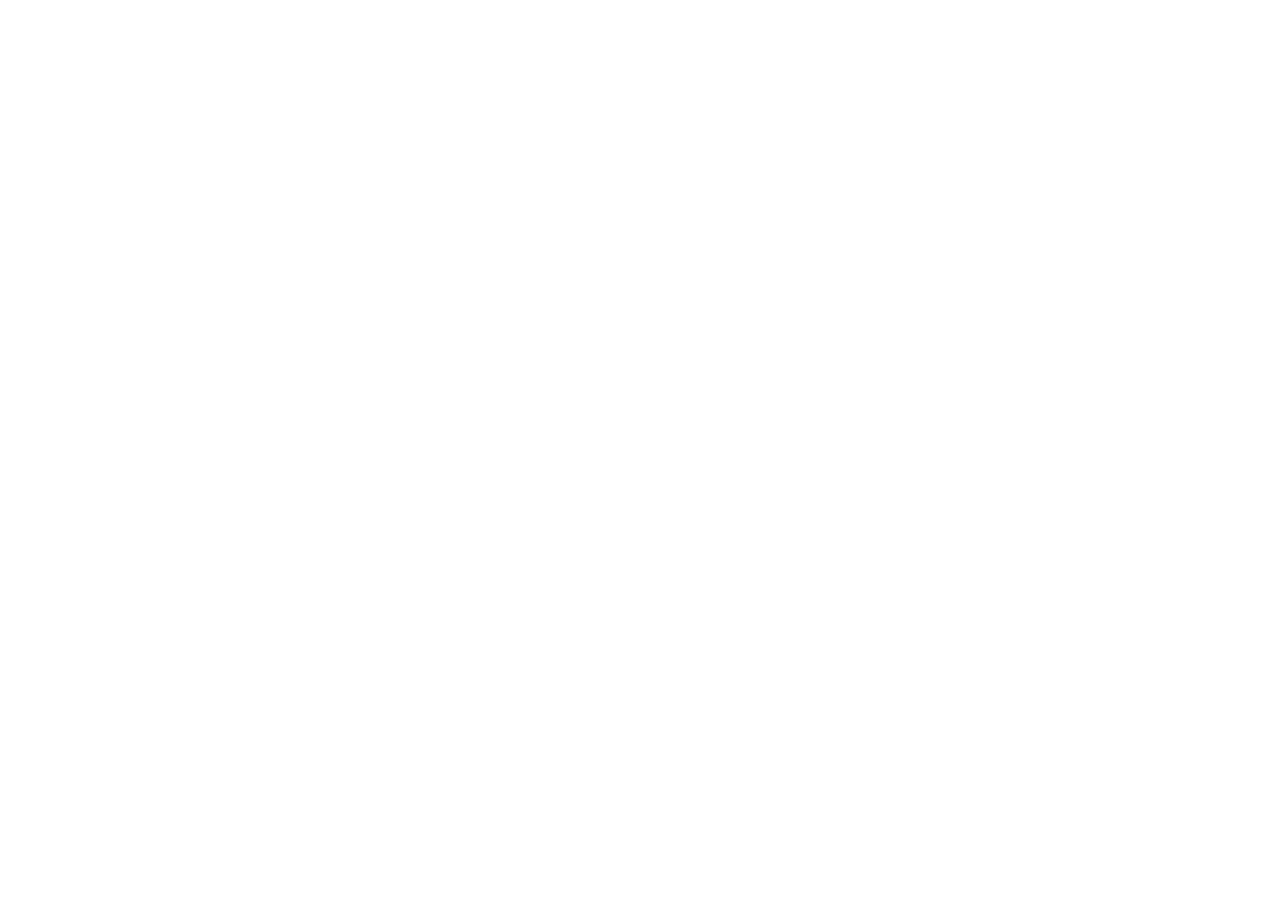
==== index.html @ 0fac1792 "added" ====
<!doctype html><html lang="en"><head><meta charset="utf-8"/><base href="/"/><link rel="icon" href="/main/favicon.ico"/><meta name="viewport" content="width=device-width,initial-scale=1"/><meta name="theme-color" content="#000000"/><meta name="description" content="Welcome to the $quid Games."/><link rel="apple-touch-icon" href="/main/logo192.png"/><link rel="manifest" href="/main/manifest.json"/><title>$quidGamesNFT Main Page</title><link href="/main/static/css/main.0326542a.chunk.css" rel="stylesheet"></head><body><noscript>You need to enable JavaScript to run this app.</noscript><div id="root"></div><script>!function(e){function r(r){for(var n,a,i=r[0],c=r[1],f=r[2],p=0,s=[];p<i.length;p++)a=i[p],Object.prototype.hasOwnProperty.call(o,a)&&o[a]&&s.push(o[a][0]),o[a]=0;for(n in c)Object.prototype.hasOwnProperty.call(c,n)&&(e[n]=c[n]);for(l&&l(r);s.length;)s.shift()();return u.push.apply(u,f||[]),t()}function t(){for(var e,r=0;r<u.length;r++){for(var t=u[r],n=!0,i=1;i<t.length;i++){var c=t[i];0!==o[c]&&(n=!1)}n&&(u.splice(r--,1),e=a(a.s=t[0]))}return e}var n={},o={1:0},u=[];function a(r){if(n[r])return n[r].exports;var t=n[r]={i:r,l:!1,exports:{}};return e[r].call(t.exports,t,t.exports,a),t.l=!0,t.exports}a.e=function(e){var r=[],t=o[e];if(0!==t)if(t)r.push(t[2]);else{var n=new Promise((function(r,n){t=o[e]=[r,n]}));r.push(t[2]=n);var u,i=document.createElement("script");i.charset="utf-8",i.timeout=120,a.nc&&i.setAttribute("nonce",a.nc),i.src=function(e){return a.p+"static/js/"+({}[e]||e)+"."+{3:"b2989f0a"}[e]+".chunk.js"}(e);var c=new Error;u=function(r){i.onerror=i.onload=null,clearTimeout(f);var t=o[e];if(0!==t){if(t){var n=r&&("load"===r.type?"missing":r.type),u=r&&r.target&&r.target.src;c.message="Loading chunk "+e+" failed.\n("+n+": "+u+")",c.name="ChunkLoadError",c.type=n,c.request=u,t[1](c)}o[e]=void 0}};var f=setTimeout((function(){u({type:"timeout",target:i})}),12e4);i.onerror=i.onload=u,document.head.appendChild(i)}return Promise.all(r)},a.m=e,a.c=n,a.d=function(e,r,t){a.o(e,r)||Object.defineProperty(e,r,{enumerable:!0,get:t})},a.r=function(e){"undefined"!=typeof Symbol&&Symbol.toStringTag&&Object.defineProperty(e,Symbol.toStringTag,{value:"Module"}),Object.defineProperty(e,"__esModule",{value:!0})},a.t=function(e,r){if(1&r&&(e=a(e)),8&r)return e;if(4&r&&"object"==typeof e&&e&&e.__esModule)return e;var t=Object.create(null);if(a.r(t),Object.defineProperty(t,"default",{enumerable:!0,value:e}),2&r&&"string"!=typeof e)for(var n in e)a.d(t,n,function(r){return e[r]}.bind(null,n));return t},a.n=function(e){var r=e&&e.__esModule?function(){return e.default}:function(){return e};return a.d(r,"a",r),r},a.o=function(e,r){return Object.prototype.hasOwnProperty.call(e,r)},a.p="/main/",a.oe=function(e){throw console.error(e),e};var i=this.webpackJsonpfrontend_base_dapp=this.webpackJsonpfrontend_base_dapp||[],c=i.push.bind(i);i.push=r,i=i.slice();for(var f=0;f<i.length;f++)r(i[f]);var l=c;t()}([])</script><script src="/main/static/js/2.44e8c10f.chunk.js"></script><script src="/main/static/js/main.f9cdf3e4.chunk.js"></script></body></html>
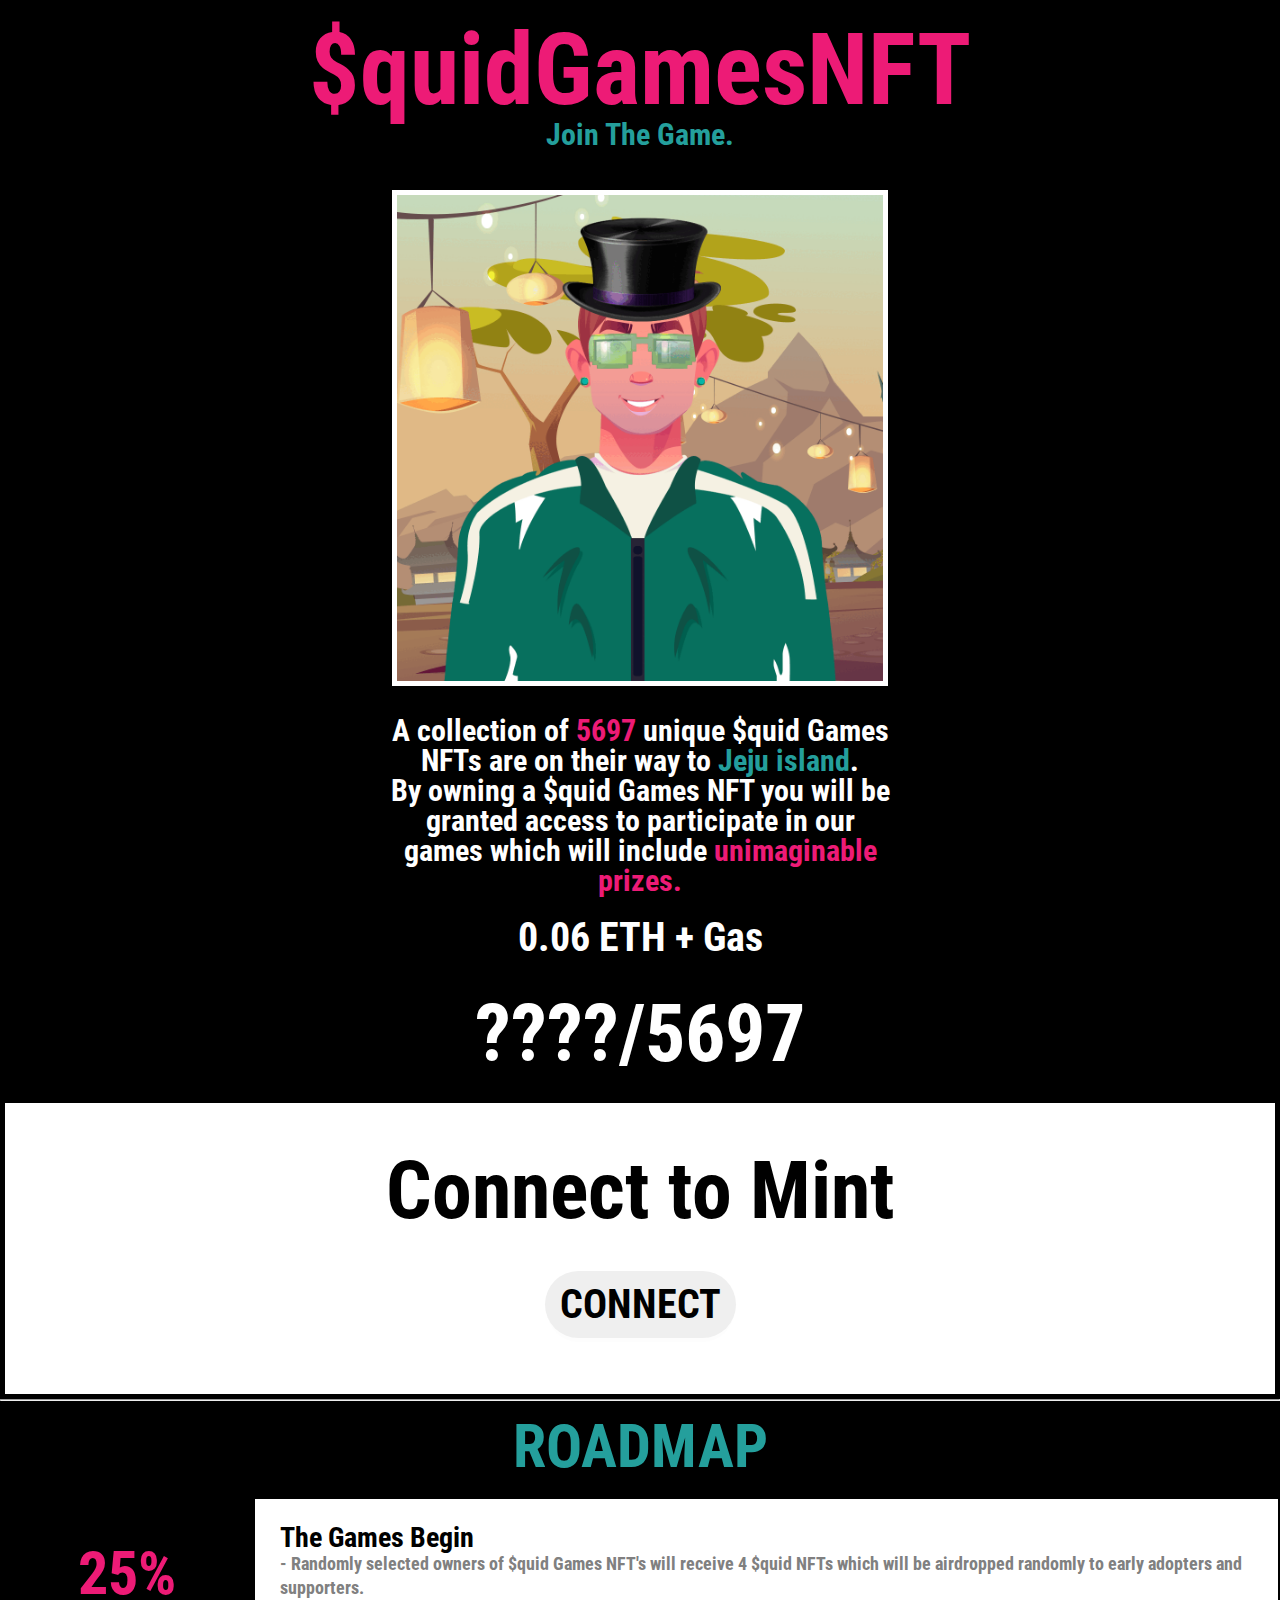
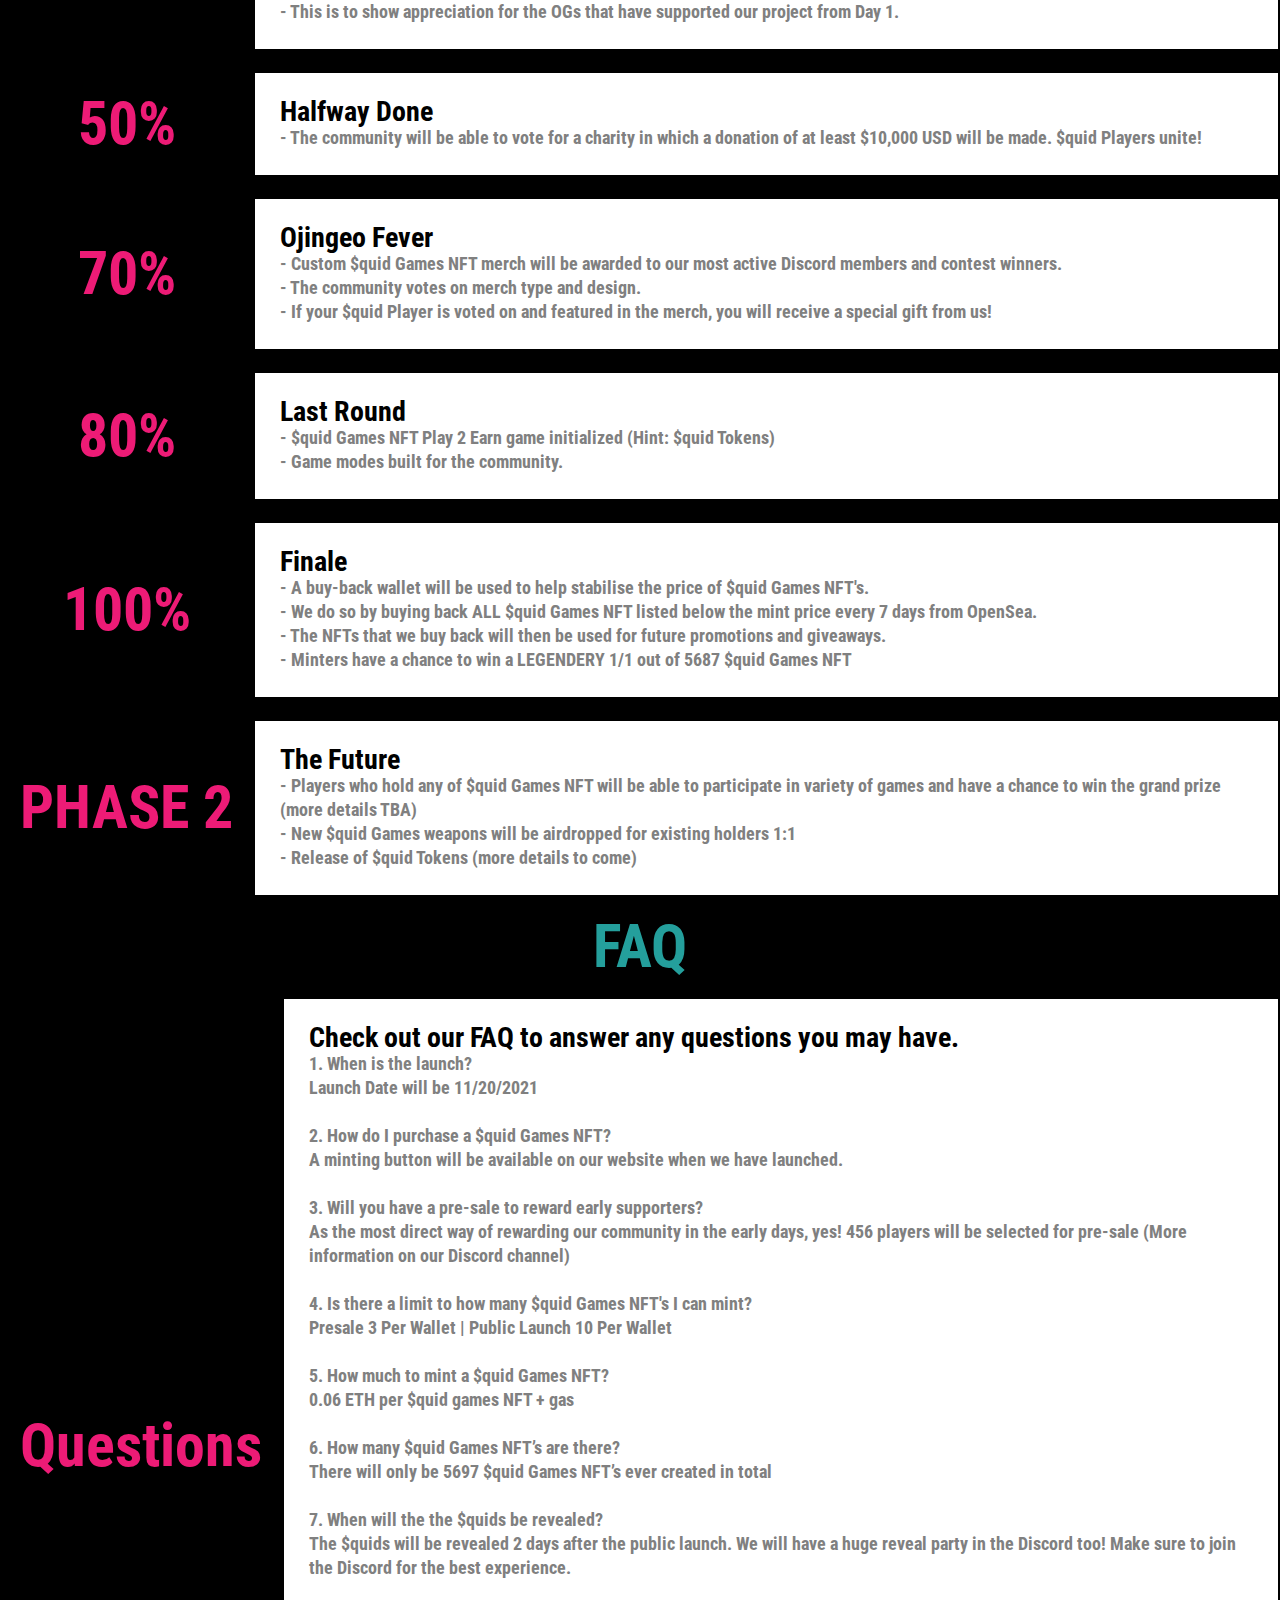
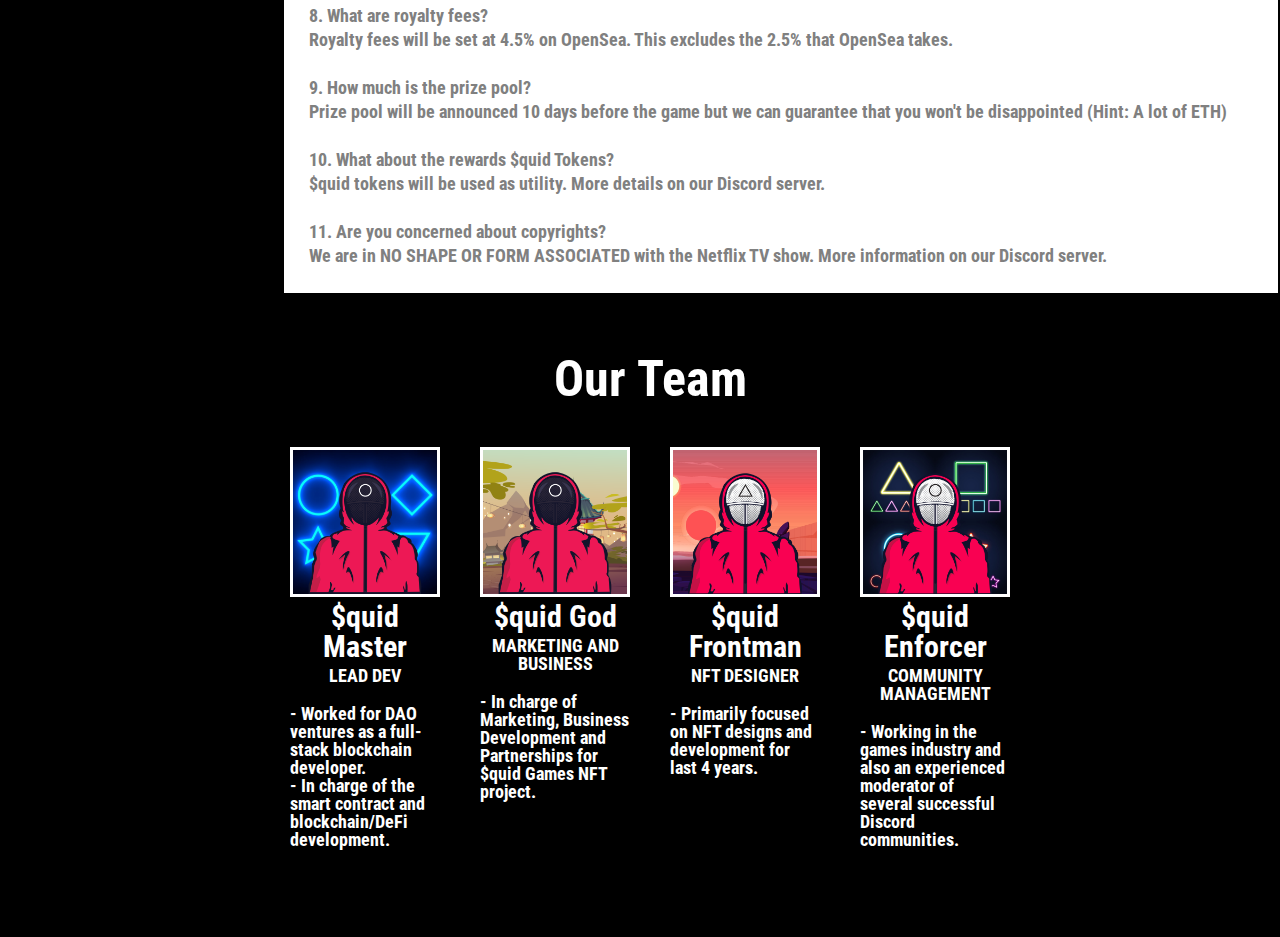
==== commit ec7cff2d: "added" ====
--- a/index.html
+++ b/index.html
@@ -1 +1 @@
-<!doctype html><html lang="en"><head><meta charset="utf-8"/><base href="/"/><link rel="icon" href="/main/favicon.ico"/><meta name="viewport" content="width=device-width,initial-scale=1"/><meta name="theme-color" content="#000000"/><meta name="description" content="Welcome to the $quid Games."/><link rel="apple-touch-icon" href="/main/logo192.png"/><link rel="manifest" href="/main/manifest.json"/><title>$quidGamesNFT Main Page</title><link href="/main/static/css/main.0326542a.chunk.css" rel="stylesheet"></head><body><noscript>You need to enable JavaScript to run this app.</noscript><div id="root"></div><script>!function(e){function r(r){for(var n,a,i=r[0],c=r[1],f=r[2],p=0,s=[];p<i.length;p++)a=i[p],Object.prototype.hasOwnProperty.call(o,a)&&o[a]&&s.push(o[a][0]),o[a]=0;for(n in c)Object.prototype.hasOwnProperty.call(c,n)&&(e[n]=c[n]);for(l&&l(r);s.length;)s.shift()();return u.push.apply(u,f||[]),t()}function t(){for(var e,r=0;r<u.length;r++){for(var t=u[r],n=!0,i=1;i<t.length;i++){var c=t[i];0!==o[c]&&(n=!1)}n&&(u.splice(r--,1),e=a(a.s=t[0]))}return e}var n={},o={1:0},u=[];function a(r){if(n[r])return n[r].exports;var t=n[r]={i:r,l:!1,exports:{}};return e[r].call(t.exports,t,t.exports,a),t.l=!0,t.exports}a.e=function(e){var r=[],t=o[e];if(0!==t)if(t)r.push(t[2]);else{var n=new Promise((function(r,n){t=o[e]=[r,n]}));r.push(t[2]=n);var u,i=document.createElement("script");i.charset="utf-8",i.timeout=120,a.nc&&i.setAttribute("nonce",a.nc),i.src=function(e){return a.p+"static/js/"+({}[e]||e)+"."+{3:"b2989f0a"}[e]+".chunk.js"}(e);var c=new Error;u=function(r){i.onerror=i.onload=null,clearTimeout(f);var t=o[e];if(0!==t){if(t){var n=r&&("load"===r.type?"missing":r.type),u=r&&r.target&&r.target.src;c.message="Loading chunk "+e+" failed.\n("+n+": "+u+")",c.name="ChunkLoadError",c.type=n,c.request=u,t[1](c)}o[e]=void 0}};var f=setTimeout((function(){u({type:"timeout",target:i})}),12e4);i.onerror=i.onload=u,document.head.appendChild(i)}return Promise.all(r)},a.m=e,a.c=n,a.d=function(e,r,t){a.o(e,r)||Object.defineProperty(e,r,{enumerable:!0,get:t})},a.r=function(e){"undefined"!=typeof Symbol&&Symbol.toStringTag&&Object.defineProperty(e,Symbol.toStringTag,{value:"Module"}),Object.defineProperty(e,"__esModule",{value:!0})},a.t=function(e,r){if(1&r&&(e=a(e)),8&r)return e;if(4&r&&"object"==typeof e&&e&&e.__esModule)return e;var t=Object.create(null);if(a.r(t),Object.defineProperty(t,"default",{enumerable:!0,value:e}),2&r&&"string"!=typeof e)for(var n in e)a.d(t,n,function(r){return e[r]}.bind(null,n));return t},a.n=function(e){var r=e&&e.__esModule?function(){return e.default}:function(){return e};return a.d(r,"a",r),r},a.o=function(e,r){return Object.prototype.hasOwnProperty.call(e,r)},a.p="/main/",a.oe=function(e){throw console.error(e),e};var i=this.webpackJsonpfrontend_base_dapp=this.webpackJsonpfrontend_base_dapp||[],c=i.push.bind(i);i.push=r,i=i.slice();for(var f=0;f<i.length;f++)r(i[f]);var l=c;t()}([])</script><script src="/main/static/js/2.44e8c10f.chunk.js"></script><script src="/main/static/js/main.f9cdf3e4.chunk.js"></script></body></html>+<!doctype html><html lang="en"><head><meta charset="utf-8"/><base href="/"/><link rel="icon" href="/main/favicon.ico"/><meta name="viewport" content="width=device-width,initial-scale=1"/><meta name="theme-color" content="#000000"/><meta name="description" content="Welcome to the $quid Games."/><link rel="apple-touch-icon" href="/main/logo192.png"/><link rel="manifest" href="/main/manifest.json"/><title>$quidGamesNFT Main Page</title><link href="/main/static/css/main.0326542a.chunk.css" rel="stylesheet"></head><body><noscript>You need to enable JavaScript to run this app.</noscript><div id="root"></div><script>!function(e){function r(r){for(var n,a,i=r[0],c=r[1],f=r[2],p=0,s=[];p<i.length;p++)a=i[p],Object.prototype.hasOwnProperty.call(o,a)&&o[a]&&s.push(o[a][0]),o[a]=0;for(n in c)Object.prototype.hasOwnProperty.call(c,n)&&(e[n]=c[n]);for(l&&l(r);s.length;)s.shift()();return u.push.apply(u,f||[]),t()}function t(){for(var e,r=0;r<u.length;r++){for(var t=u[r],n=!0,i=1;i<t.length;i++){var c=t[i];0!==o[c]&&(n=!1)}n&&(u.splice(r--,1),e=a(a.s=t[0]))}return e}var n={},o={1:0},u=[];function a(r){if(n[r])return n[r].exports;var t=n[r]={i:r,l:!1,exports:{}};return e[r].call(t.exports,t,t.exports,a),t.l=!0,t.exports}a.e=function(e){var r=[],t=o[e];if(0!==t)if(t)r.push(t[2]);else{var n=new Promise((function(r,n){t=o[e]=[r,n]}));r.push(t[2]=n);var u,i=document.createElement("script");i.charset="utf-8",i.timeout=120,a.nc&&i.setAttribute("nonce",a.nc),i.src=function(e){return a.p+"static/js/"+({}[e]||e)+"."+{3:"b2989f0a"}[e]+".chunk.js"}(e);var c=new Error;u=function(r){i.onerror=i.onload=null,clearTimeout(f);var t=o[e];if(0!==t){if(t){var n=r&&("load"===r.type?"missing":r.type),u=r&&r.target&&r.target.src;c.message="Loading chunk "+e+" failed.\n("+n+": "+u+")",c.name="ChunkLoadError",c.type=n,c.request=u,t[1](c)}o[e]=void 0}};var f=setTimeout((function(){u({type:"timeout",target:i})}),12e4);i.onerror=i.onload=u,document.head.appendChild(i)}return Promise.all(r)},a.m=e,a.c=n,a.d=function(e,r,t){a.o(e,r)||Object.defineProperty(e,r,{enumerable:!0,get:t})},a.r=function(e){"undefined"!=typeof Symbol&&Symbol.toStringTag&&Object.defineProperty(e,Symbol.toStringTag,{value:"Module"}),Object.defineProperty(e,"__esModule",{value:!0})},a.t=function(e,r){if(1&r&&(e=a(e)),8&r)return e;if(4&r&&"object"==typeof e&&e&&e.__esModule)return e;var t=Object.create(null);if(a.r(t),Object.defineProperty(t,"default",{enumerable:!0,value:e}),2&r&&"string"!=typeof e)for(var n in e)a.d(t,n,function(r){return e[r]}.bind(null,n));return t},a.n=function(e){var r=e&&e.__esModule?function(){return e.default}:function(){return e};return a.d(r,"a",r),r},a.o=function(e,r){return Object.prototype.hasOwnProperty.call(e,r)},a.p="/main/",a.oe=function(e){throw console.error(e),e};var i=this.webpackJsonpfrontend_base_dapp=this.webpackJsonpfrontend_base_dapp||[],c=i.push.bind(i);i.push=r,i=i.slice();for(var f=0;f<i.length;f++)r(i[f]);var l=c;t()}([])</script><script src="/main/static/js/2.44e8c10f.chunk.js"></script><script src="/main/static/js/main.11f8187e.chunk.js"></script></body></html>--- a/main/static/css/main.0326542a.chunk.css
+++ b/main/static/css/main.0326542a.chunk.css
@@ -0,0 +1,2 @@
+.App{max-width:1280px;margin:auto;background-color:#000}.App-logo{height:40vmin;pointer-events:none}@media (prefers-reduced-motion:no-preference){.App-logo{-webkit-animation:App-logo-spin 20s linear infinite;animation:App-logo-spin 20s linear infinite}}.App-header{background-color:#282c34;min-height:100vh;display:flex;flex-direction:column;align-items:center;justify-content:center;font-size:calc(10px + 2vmin);color:#fff;background-color:#000}.App-link{color:#61dafb}@-webkit-keyframes App-logo-spin{0%{-webkit-transform:rotate(0deg);transform:rotate(0deg)}to{-webkit-transform:rotate(1turn);transform:rotate(1turn)}}@keyframes App-logo-spin{0%{-webkit-transform:rotate(0deg);transform:rotate(0deg)}to{-webkit-transform:rotate(1turn);transform:rotate(1turn)}}.loadmap-item-control{display:flex;flex-direction:row;width:100%;align-items:stretch}.loadmap-item-leftbar{padding:20px;background-color:#000;flex:18 1;color:#fff;font-size:60px;display:flex;align-items:center;justify-content:center;flex-direction:column;grid-gap:40px;gap:40px}.loadmap-item-rightbar{background-color:#fff;flex:82 1;padding:25px;border:2px solid #000}.loadmap-item-rightbar header{font-size:28px;font-weight:700;color:#000}.loadmap-item-rightbar summary p{font-size:18px;line-height:24px;color:grey}.launch-loadmap-control{width:100%;display:flex;flex-direction:column;grid-gap:20px;gap:20px}.launch-loadmap-control h2{font-size:60px}@media only screen and (max-width:600px){.launch-loadmap-control h2{padding:10px;font-size:40px}}.development-loadmap-control{width:100%;display:flex;flex-direction:column;grid-gap:20px;gap:20px}.development-loadmap-control h2{font-size:60px}@media only screen and (max-width:600px){.development-loadmap-control h2{padding:10px;font-size:40px}}.cont{font-size:30px;padding-top:10px;padding-bottom:10px;max-width:500px;margin-left:auto;margin-right:auto}h2{font-size:60px;margin-bottom:0}.sevenpost-control-red{margin-top:0;font-size:50px;color:#249f9c}.sevenpost-control-paragraph{margin-bottom:48;font-size:18px;font-weight:400;color:rgba(79,79,79,var(--tw-text-opacity))}.seven-control{width:100%;display:flex;flex-direction:row;grid-gap:20px;gap:20px;color:#ed1b76}.seven-control-left{flex:40 1;font-size:100px;flex-direction:column;text-align:center}.seven-control-left,.seven-control-right{padding:20px;display:flex;align-items:center;justify-content:center;grid-gap:40px;gap:40px}.seven-control-right{flex:60 1;font-size:60px;flex-direction:column}.seven-control-image{max-width:40%;border:5px solid #fff}@media only screen and (max-width:600px){.seven-control{width:100%;display:flex;flex-direction:column;grid-gap:20px;gap:20px}}.metaverse-right-control{padding-left:20px}.metaverse-right-control h3{margin-bottom:24px;font-size:50px;font-weight:800;line-height:48px}.metaverse-right-control p{margin-bottom:48px;font-size:18px;font-weight:400;color:rgba(79,79,79,var(--tw-text-opacity))}.nameTitle{font-size:30px}@media only screen and (max-width:600px){.metaverse-right-control h3{margin-bottom:5px;font-size:14px;font-weight:400;line-height:10px}.metaverse-right-control h3,.metaverse-right-control p,.nameTitle{font-size:0}.metaverse-right-control img{width:0;height:0}}.metaverse-control{width:100%;display:flex;flex-direction:column;grid-gap:20px;gap:20px;padding-top:0;margin-top:0}.metaverse-control-title{font-size:60px}.metaverse-control-row{display:flex;flex-direction:row}.metaverse-control-left{flex:30 1;flex-direction:column}.metaverse-control-left,.metaverse-control-right{padding:20px;font-size:60px;display:flex;align-items:center;justify-content:center;grid-gap:40px;gap:40px}.metaverse-control-right{flex:70 1;flex-direction:column}.metaverse-control-image{max-width:100%}@media only screen and (max-width:600px){.metaverse-control-title{padding:10px;font-size:40px}.metaverse-control-left{flex:30 1;padding:0 0 0 20px;flex-direction:column}.metaverse-control-left,.metaverse-control-right{font-size:60px;display:flex;align-items:center;justify-content:center}.metaverse-control-right{flex:70 1;padding:0 20px 0 0;flex-direction:column}.metaverse-control-image{width:100%;height:80%}}a,abbr,acronym,address,applet,article,aside,audio,b,big,blockquote,body,canvas,caption,center,cite,code,dd,del,details,dfn,div,dl,dt,em,embed,fieldset,figcaption,figure,footer,form,h1,h2,h3,h4,h5,h6,header,hgroup,html,i,iframe,img,ins,kbd,label,legend,li,mark,menu,nav,object,ol,output,p,pre,q,ruby,s,samp,section,small,span,strike,strong,sub,summary,sup,table,tbody,td,tfoot,th,thead,time,tr,tt,u,ul,var,video{margin:0;padding:0;border:0;font-size:100%;font:inherit;vertical-align:baseline;color:"white"}article,aside,details,figcaption,figure,footer,header,hgroup,menu,nav,section{display:block}body{line-height:1;background-color:#000;color:#fff}ol,ul{list-style:none}blockquote,q{quotes:none}blockquote:after,blockquote:before,q:after,q:before{content:"";content:none}table{border-collapse:collapse;border-spacing:0}@font-face{font-family:"coder";font-weight:700;src:local("coder"),url(/main/static/media/RobotoCondensed-Bold.89a39652.ttf)}body{font-family:"coder","Roboto","Oxygen","Ubuntu","Cantarell","Fira Sans","Droid Sans","Helvetica Neue",sans-serif;-webkit-font-smoothing:antialiased;-moz-osx-font-smoothing:grayscale}*,body{margin:0}*{padding:0;box-sizing:border-box}code{font-family:source-code-pro,Menlo,Monaco,Consolas,"Courier New",monospace}body::-webkit-scrollbar{display:none}body{-ms-overflow-style:none;scrollbar-width:none;overflow-x:hidden}html{background-color:"#4C4C4C"}div{-webkit-user-select:none;-ms-user-select:none;user-select:none;-o-user-select:none}:root{--yellow:#fccd35;--pink:#ff19e9;--green:#0c0;--white:#000;--light-grey:#fff;--dark-grey:#fff;--black:#fff}
+/*# sourceMappingURL=main.0326542a.chunk.css.map */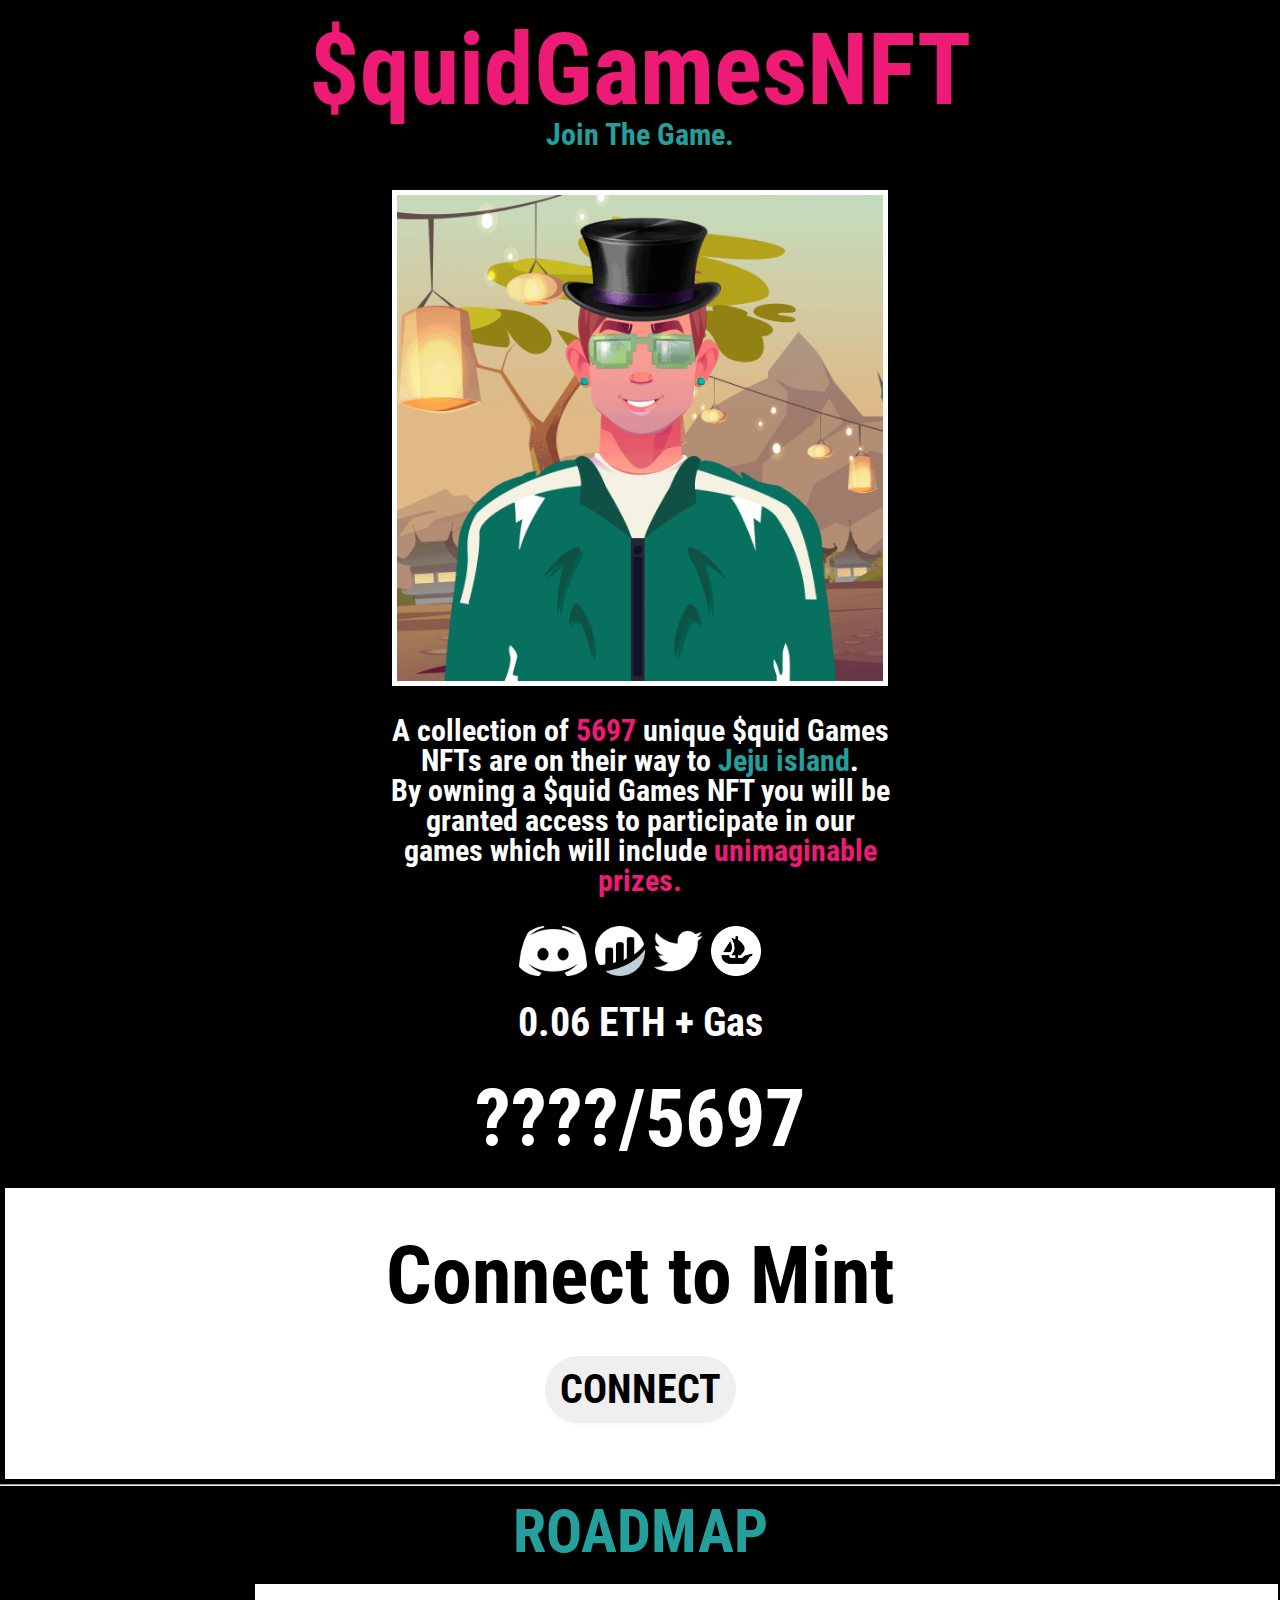
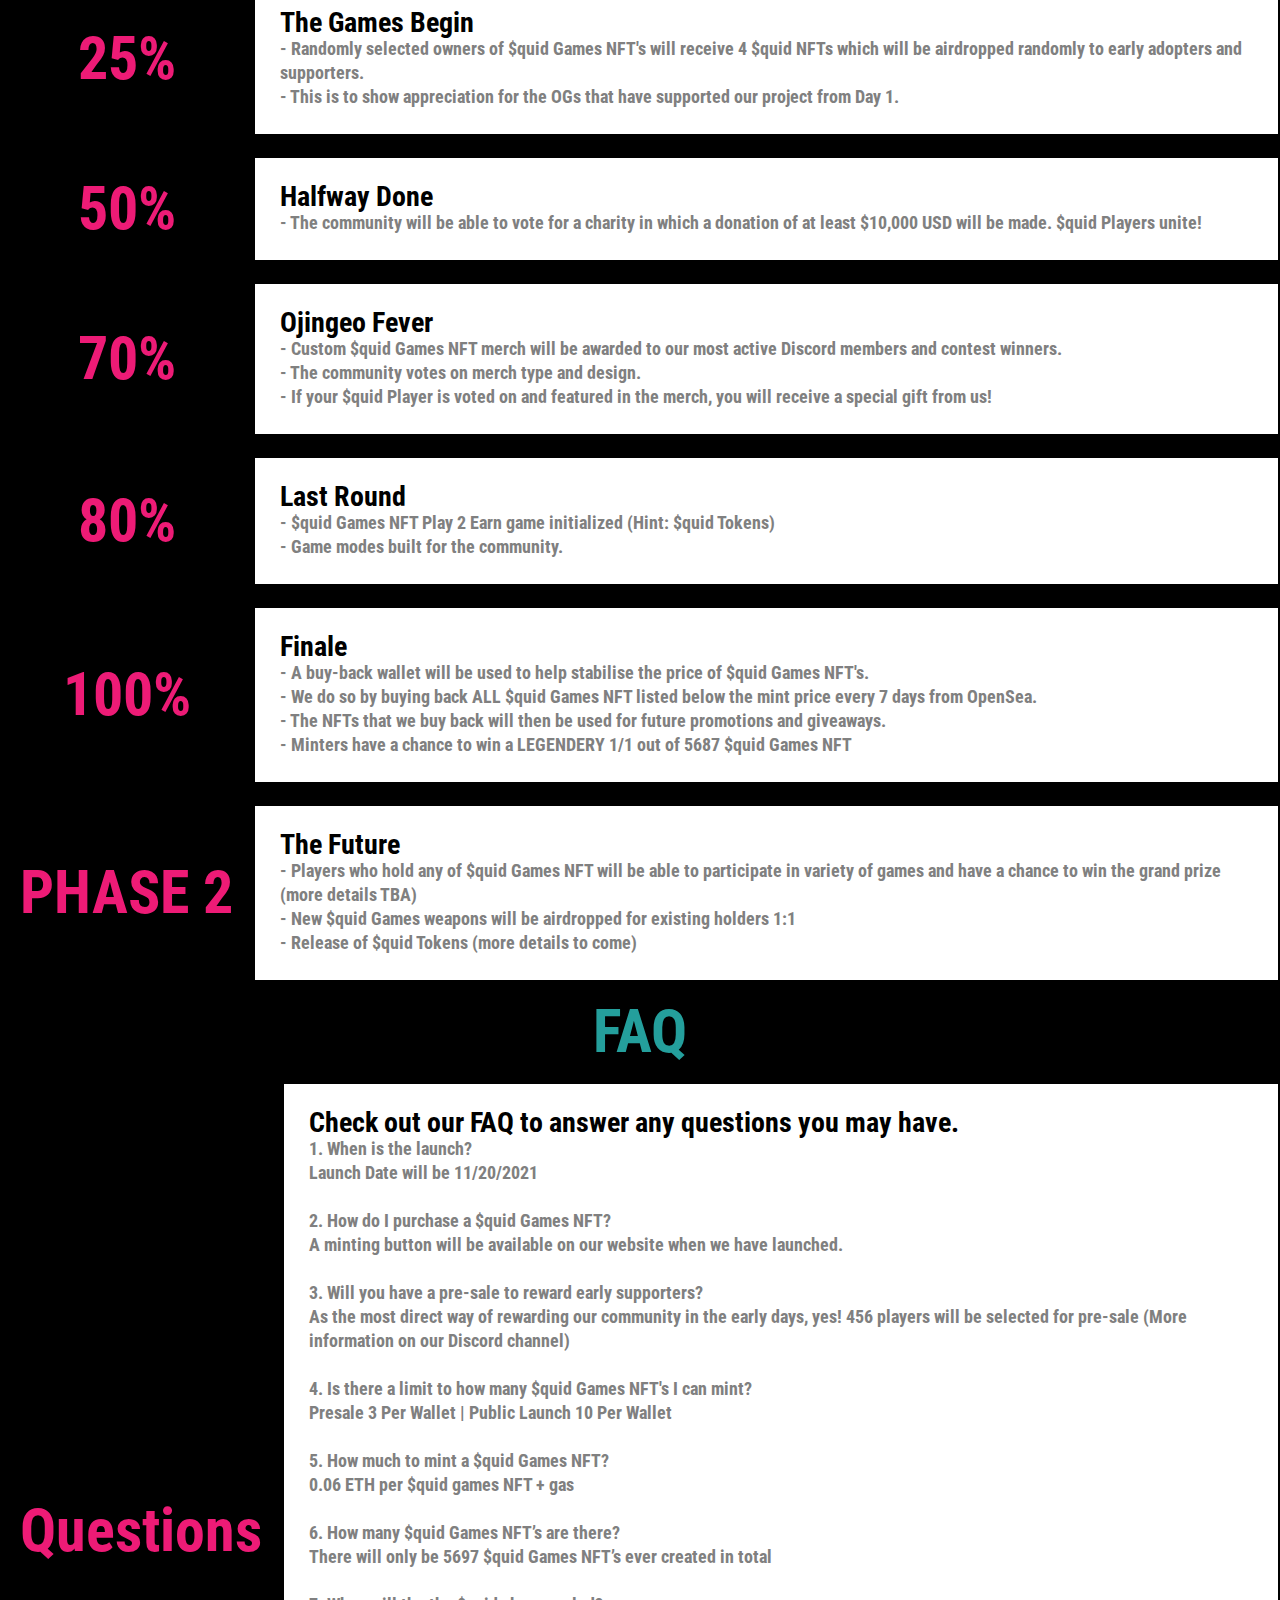
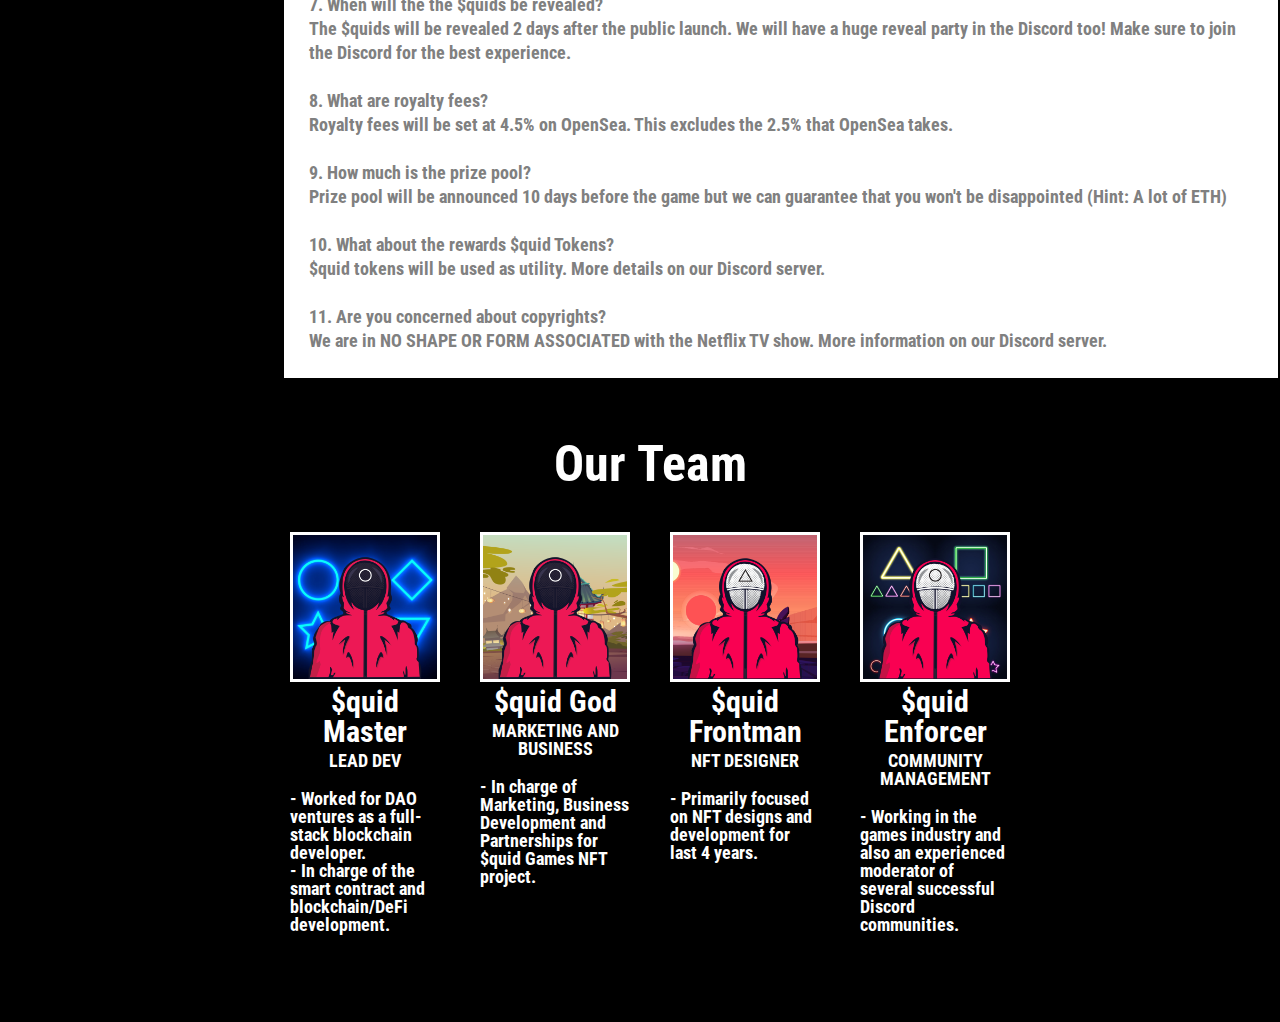
==== commit 6be74cf3: "added" ====
--- a/index.html
+++ b/index.html
@@ -1 +1 @@
-<!doctype html><html lang="en"><head><meta charset="utf-8"/><base href="/"/><link rel="icon" href="/main/favicon.ico"/><meta name="viewport" content="width=device-width,initial-scale=1"/><meta name="theme-color" content="#000000"/><meta name="description" content="Welcome to the $quid Games."/><link rel="apple-touch-icon" href="/main/logo192.png"/><link rel="manifest" href="/main/manifest.json"/><title>$quidGamesNFT Main Page</title><link href="/main/static/css/main.0326542a.chunk.css" rel="stylesheet"></head><body><noscript>You need to enable JavaScript to run this app.</noscript><div id="root"></div><script>!function(e){function r(r){for(var n,a,i=r[0],c=r[1],f=r[2],p=0,s=[];p<i.length;p++)a=i[p],Object.prototype.hasOwnProperty.call(o,a)&&o[a]&&s.push(o[a][0]),o[a]=0;for(n in c)Object.prototype.hasOwnProperty.call(c,n)&&(e[n]=c[n]);for(l&&l(r);s.length;)s.shift()();return u.push.apply(u,f||[]),t()}function t(){for(var e,r=0;r<u.length;r++){for(var t=u[r],n=!0,i=1;i<t.length;i++){var c=t[i];0!==o[c]&&(n=!1)}n&&(u.splice(r--,1),e=a(a.s=t[0]))}return e}var n={},o={1:0},u=[];function a(r){if(n[r])return n[r].exports;var t=n[r]={i:r,l:!1,exports:{}};return e[r].call(t.exports,t,t.exports,a),t.l=!0,t.exports}a.e=function(e){var r=[],t=o[e];if(0!==t)if(t)r.push(t[2]);else{var n=new Promise((function(r,n){t=o[e]=[r,n]}));r.push(t[2]=n);var u,i=document.createElement("script");i.charset="utf-8",i.timeout=120,a.nc&&i.setAttribute("nonce",a.nc),i.src=function(e){return a.p+"static/js/"+({}[e]||e)+"."+{3:"b2989f0a"}[e]+".chunk.js"}(e);var c=new Error;u=function(r){i.onerror=i.onload=null,clearTimeout(f);var t=o[e];if(0!==t){if(t){var n=r&&("load"===r.type?"missing":r.type),u=r&&r.target&&r.target.src;c.message="Loading chunk "+e+" failed.\n("+n+": "+u+")",c.name="ChunkLoadError",c.type=n,c.request=u,t[1](c)}o[e]=void 0}};var f=setTimeout((function(){u({type:"timeout",target:i})}),12e4);i.onerror=i.onload=u,document.head.appendChild(i)}return Promise.all(r)},a.m=e,a.c=n,a.d=function(e,r,t){a.o(e,r)||Object.defineProperty(e,r,{enumerable:!0,get:t})},a.r=function(e){"undefined"!=typeof Symbol&&Symbol.toStringTag&&Object.defineProperty(e,Symbol.toStringTag,{value:"Module"}),Object.defineProperty(e,"__esModule",{value:!0})},a.t=function(e,r){if(1&r&&(e=a(e)),8&r)return e;if(4&r&&"object"==typeof e&&e&&e.__esModule)return e;var t=Object.create(null);if(a.r(t),Object.defineProperty(t,"default",{enumerable:!0,value:e}),2&r&&"string"!=typeof e)for(var n in e)a.d(t,n,function(r){return e[r]}.bind(null,n));return t},a.n=function(e){var r=e&&e.__esModule?function(){return e.default}:function(){return e};return a.d(r,"a",r),r},a.o=function(e,r){return Object.prototype.hasOwnProperty.call(e,r)},a.p="/main/",a.oe=function(e){throw console.error(e),e};var i=this.webpackJsonpfrontend_base_dapp=this.webpackJsonpfrontend_base_dapp||[],c=i.push.bind(i);i.push=r,i=i.slice();for(var f=0;f<i.length;f++)r(i[f]);var l=c;t()}([])</script><script src="/main/static/js/2.44e8c10f.chunk.js"></script><script src="/main/static/js/main.11f8187e.chunk.js"></script></body></html>+<!doctype html><html lang="en"><head><meta charset="utf-8"/><base href="/"/><link rel="icon" href="/main/favicon.ico"/><meta name="viewport" content="width=device-width,initial-scale=1"/><meta name="theme-color" content="#000000"/><meta name="description" content="Welcome to the $quid Games."/><link rel="apple-touch-icon" href="/main/logo192.png"/><link rel="manifest" href="/main/manifest.json"/><title>$quidGamesNFT Main Page</title><link href="/main/static/css/main.144dbf0e.chunk.css" rel="stylesheet"></head><body><noscript>You need to enable JavaScript to run this app.</noscript><div id="root"></div><script>!function(e){function r(r){for(var n,a,i=r[0],c=r[1],f=r[2],p=0,s=[];p<i.length;p++)a=i[p],Object.prototype.hasOwnProperty.call(o,a)&&o[a]&&s.push(o[a][0]),o[a]=0;for(n in c)Object.prototype.hasOwnProperty.call(c,n)&&(e[n]=c[n]);for(l&&l(r);s.length;)s.shift()();return u.push.apply(u,f||[]),t()}function t(){for(var e,r=0;r<u.length;r++){for(var t=u[r],n=!0,i=1;i<t.length;i++){var c=t[i];0!==o[c]&&(n=!1)}n&&(u.splice(r--,1),e=a(a.s=t[0]))}return e}var n={},o={1:0},u=[];function a(r){if(n[r])return n[r].exports;var t=n[r]={i:r,l:!1,exports:{}};return e[r].call(t.exports,t,t.exports,a),t.l=!0,t.exports}a.e=function(e){var r=[],t=o[e];if(0!==t)if(t)r.push(t[2]);else{var n=new Promise((function(r,n){t=o[e]=[r,n]}));r.push(t[2]=n);var u,i=document.createElement("script");i.charset="utf-8",i.timeout=120,a.nc&&i.setAttribute("nonce",a.nc),i.src=function(e){return a.p+"static/js/"+({}[e]||e)+"."+{3:"b2989f0a"}[e]+".chunk.js"}(e);var c=new Error;u=function(r){i.onerror=i.onload=null,clearTimeout(f);var t=o[e];if(0!==t){if(t){var n=r&&("load"===r.type?"missing":r.type),u=r&&r.target&&r.target.src;c.message="Loading chunk "+e+" failed.\n("+n+": "+u+")",c.name="ChunkLoadError",c.type=n,c.request=u,t[1](c)}o[e]=void 0}};var f=setTimeout((function(){u({type:"timeout",target:i})}),12e4);i.onerror=i.onload=u,document.head.appendChild(i)}return Promise.all(r)},a.m=e,a.c=n,a.d=function(e,r,t){a.o(e,r)||Object.defineProperty(e,r,{enumerable:!0,get:t})},a.r=function(e){"undefined"!=typeof Symbol&&Symbol.toStringTag&&Object.defineProperty(e,Symbol.toStringTag,{value:"Module"}),Object.defineProperty(e,"__esModule",{value:!0})},a.t=function(e,r){if(1&r&&(e=a(e)),8&r)return e;if(4&r&&"object"==typeof e&&e&&e.__esModule)return e;var t=Object.create(null);if(a.r(t),Object.defineProperty(t,"default",{enumerable:!0,value:e}),2&r&&"string"!=typeof e)for(var n in e)a.d(t,n,function(r){return e[r]}.bind(null,n));return t},a.n=function(e){var r=e&&e.__esModule?function(){return e.default}:function(){return e};return a.d(r,"a",r),r},a.o=function(e,r){return Object.prototype.hasOwnProperty.call(e,r)},a.p="/main/",a.oe=function(e){throw console.error(e),e};var i=this.webpackJsonpfrontend_base_dapp=this.webpackJsonpfrontend_base_dapp||[],c=i.push.bind(i);i.push=r,i=i.slice();for(var f=0;f<i.length;f++)r(i[f]);var l=c;t()}([])</script><script src="/main/static/js/2.44e8c10f.chunk.js"></script><script src="/main/static/js/main.91146ffc.chunk.js"></script></body></html>--- a/main/static/css/main.144dbf0e.chunk.css
+++ b/main/static/css/main.144dbf0e.chunk.css
@@ -0,0 +1,2 @@
+.App{max-width:1280px;margin:auto;background-color:#000}.App-logo{height:40vmin;pointer-events:none}@media (prefers-reduced-motion:no-preference){.App-logo{-webkit-animation:App-logo-spin 20s linear infinite;animation:App-logo-spin 20s linear infinite}}.App-header{background-color:#282c34;min-height:100vh;display:flex;flex-direction:column;align-items:center;justify-content:center;font-size:calc(10px + 2vmin);color:#fff;background-color:#000}.App-link{color:#61dafb}@-webkit-keyframes App-logo-spin{0%{-webkit-transform:rotate(0deg);transform:rotate(0deg)}to{-webkit-transform:rotate(1turn);transform:rotate(1turn)}}@keyframes App-logo-spin{0%{-webkit-transform:rotate(0deg);transform:rotate(0deg)}to{-webkit-transform:rotate(1turn);transform:rotate(1turn)}}.loadmap-item-control{display:flex;flex-direction:row;width:100%;align-items:stretch}.loadmap-item-leftbar{padding:20px;background-color:#000;flex:18 1;color:#fff;font-size:60px;display:flex;align-items:center;justify-content:center;flex-direction:column;grid-gap:40px;gap:40px}.loadmap-item-rightbar{background-color:#fff;flex:82 1;padding:25px;border:2px solid #000}.loadmap-item-rightbar header{font-size:28px;font-weight:700;color:#000}.loadmap-item-rightbar summary p{font-size:18px;line-height:24px;color:grey}.launch-loadmap-control{width:100%;display:flex;flex-direction:column;grid-gap:20px;gap:20px}.launch-loadmap-control h2{font-size:60px}@media only screen and (max-width:600px){.launch-loadmap-control h2{padding:10px;font-size:40px}}.development-loadmap-control{width:100%;display:flex;flex-direction:column;grid-gap:20px;gap:20px}.development-loadmap-control h2{font-size:60px}@media only screen and (max-width:600px){.development-loadmap-control h2{padding:10px;font-size:40px}}.cont{font-size:30px;padding-top:10px;padding-bottom:10px;max-width:500px;margin-left:auto;margin-right:auto}.linkpic{height:50px;margin-left:4px;margin-right:4px}.hart{font-size:100px;margin-bottom:0}.sevenpost-control-red{margin-top:0;font-size:50px;color:#249f9c}.sevenpost-control-paragraph{margin-bottom:48;font-size:18px;font-weight:400;color:rgba(79,79,79,var(--tw-text-opacity))}@media only screen and (max-width:600px){.hart{font-size:30px;margin-bottom:0}}.seven-control{width:100%;display:flex;flex-direction:row;grid-gap:20px;gap:20px;color:#ed1b76}.seven-control-left{flex:40 1;font-size:100px;flex-direction:column;text-align:center}.seven-control-left,.seven-control-right{padding:20px;display:flex;align-items:center;justify-content:center;grid-gap:40px;gap:40px}.seven-control-right{flex:60 1;font-size:60px;flex-direction:column}.seven-control-image{max-width:40%;border:5px solid #fff}@media only screen and (max-width:600px){.seven-control{width:100%;display:flex;flex-direction:column;grid-gap:20px;gap:20px}}.metaverse-right-control{padding-left:20px}.metaverse-right-control h3{margin-bottom:24px;font-size:50px;font-weight:800;line-height:48px}.metaverse-right-control p{margin-bottom:48px;font-size:18px;font-weight:400;color:rgba(79,79,79,var(--tw-text-opacity))}.nameTitle{font-size:30px}@media only screen and (max-width:600px){.metaverse-right-control h3{margin-bottom:5px;font-size:14px;font-weight:400;line-height:10px}.metaverse-right-control h3,.metaverse-right-control p,.nameTitle{font-size:0}.metaverse-right-control img{width:0;height:0}}.metaverse-control{width:100%;display:flex;flex-direction:column;grid-gap:20px;gap:20px;padding-top:0;margin-top:0}.metaverse-control-title{font-size:60px}.metaverse-control-row{display:flex;flex-direction:row}.metaverse-control-left{flex:30 1;flex-direction:column}.metaverse-control-left,.metaverse-control-right{padding:20px;font-size:60px;display:flex;align-items:center;justify-content:center;grid-gap:40px;gap:40px}.metaverse-control-right{flex:70 1;flex-direction:column}.metaverse-control-image{max-width:100%}@media only screen and (max-width:600px){.metaverse-control-title{padding:10px;font-size:40px}.metaverse-control-left{flex:30 1;padding:0 0 0 20px;flex-direction:column}.metaverse-control-left,.metaverse-control-right{font-size:60px;display:flex;align-items:center;justify-content:center}.metaverse-control-right{flex:70 1;padding:0 20px 0 0;flex-direction:column}.metaverse-control-image{width:100%;height:80%}}a,abbr,acronym,address,applet,article,aside,audio,b,big,blockquote,body,canvas,caption,center,cite,code,dd,del,details,dfn,div,dl,dt,em,embed,fieldset,figcaption,figure,footer,form,h1,h2,h3,h4,h5,h6,header,hgroup,html,i,iframe,img,ins,kbd,label,legend,li,mark,menu,nav,object,ol,output,p,pre,q,ruby,s,samp,section,small,span,strike,strong,sub,summary,sup,table,tbody,td,tfoot,th,thead,time,tr,tt,u,ul,var,video{margin:0;padding:0;border:0;font-size:100%;font:inherit;vertical-align:baseline;color:"white"}article,aside,details,figcaption,figure,footer,header,hgroup,menu,nav,section{display:block}body{line-height:1;background-color:#000;color:#fff}ol,ul{list-style:none}blockquote,q{quotes:none}blockquote:after,blockquote:before,q:after,q:before{content:"";content:none}table{border-collapse:collapse;border-spacing:0}@font-face{font-family:"coder";font-weight:700;src:local("coder"),url(/main/static/media/RobotoCondensed-Bold.89a39652.ttf)}body{font-family:"coder","Roboto","Oxygen","Ubuntu","Cantarell","Fira Sans","Droid Sans","Helvetica Neue",sans-serif;-webkit-font-smoothing:antialiased;-moz-osx-font-smoothing:grayscale}*,body{margin:0}*{padding:0;box-sizing:border-box}code{font-family:source-code-pro,Menlo,Monaco,Consolas,"Courier New",monospace}body::-webkit-scrollbar{display:none}body{-ms-overflow-style:none;scrollbar-width:none;overflow-x:hidden}html{background-color:"#4C4C4C"}div{-webkit-user-select:none;-ms-user-select:none;user-select:none;-o-user-select:none}:root{--yellow:#fccd35;--pink:#ff19e9;--green:#0c0;--white:#000;--light-grey:#fff;--dark-grey:#fff;--black:#fff}
+/*# sourceMappingURL=main.144dbf0e.chunk.css.map */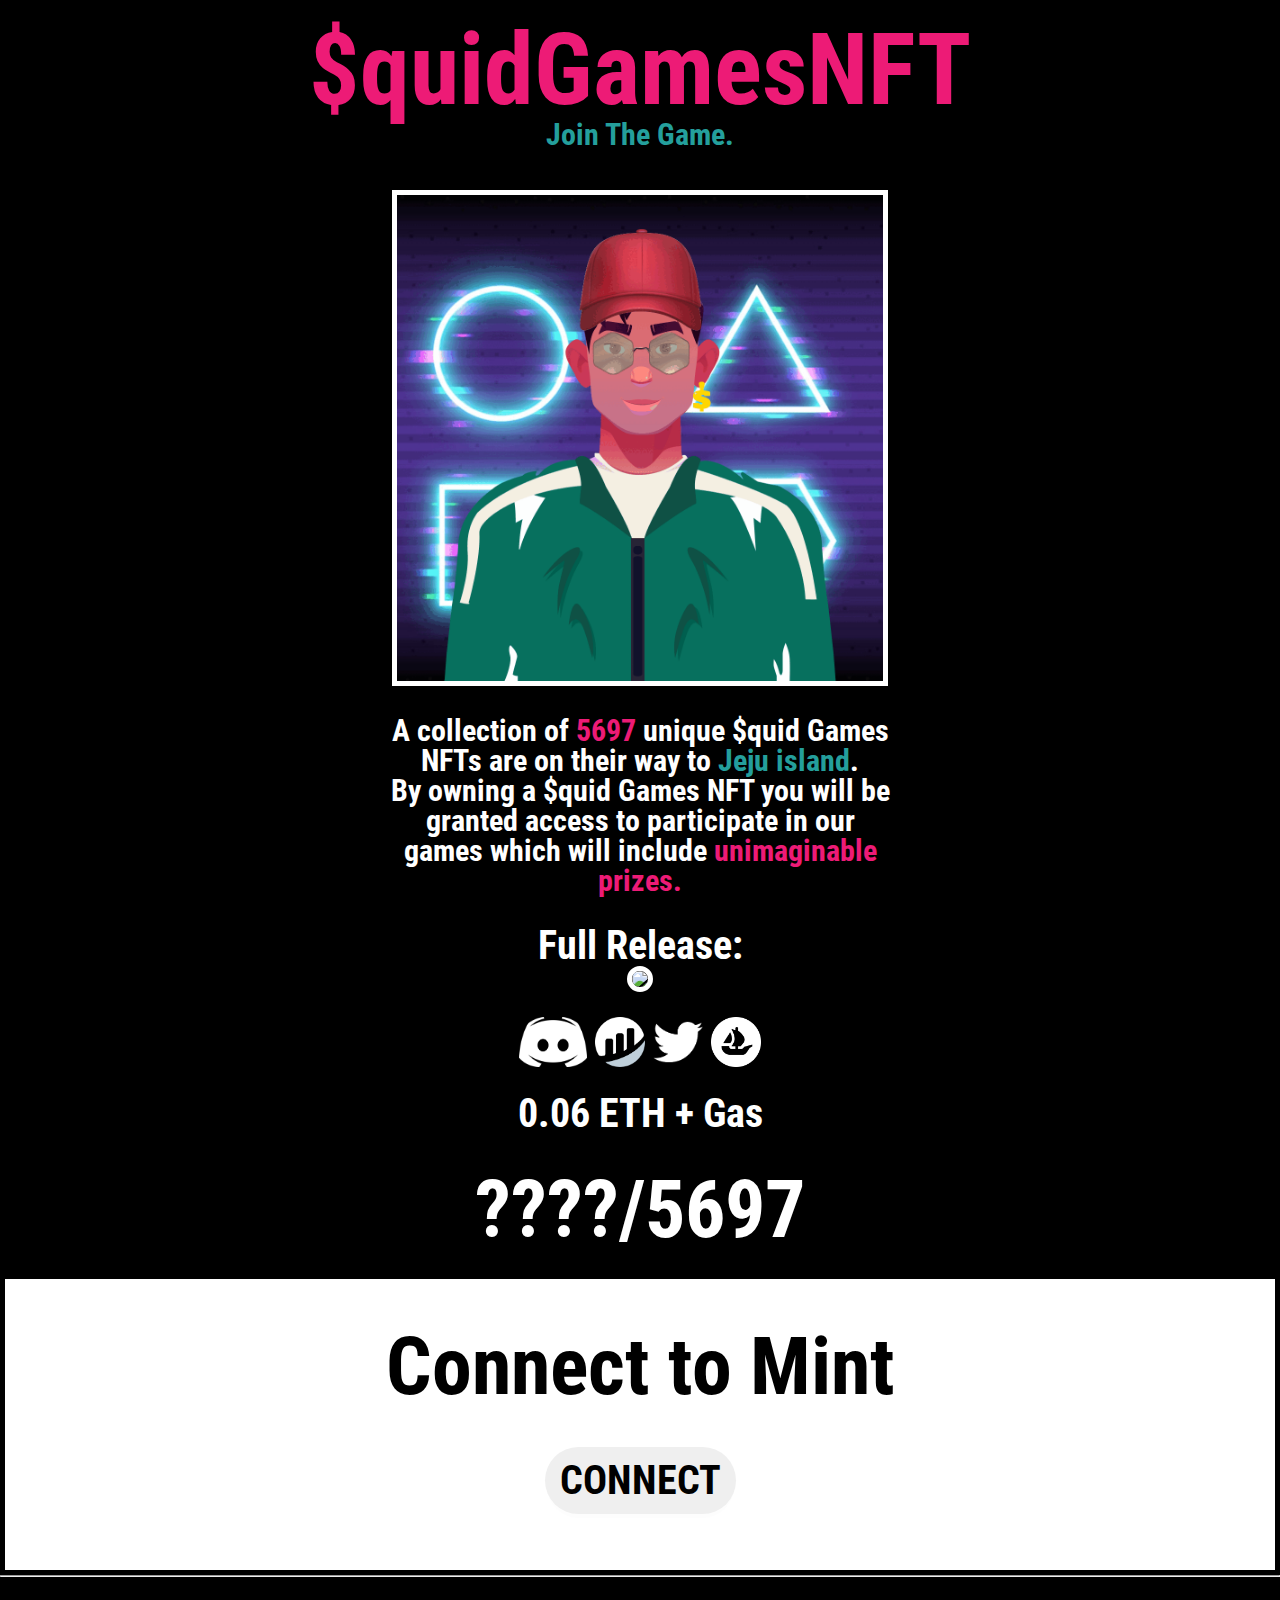
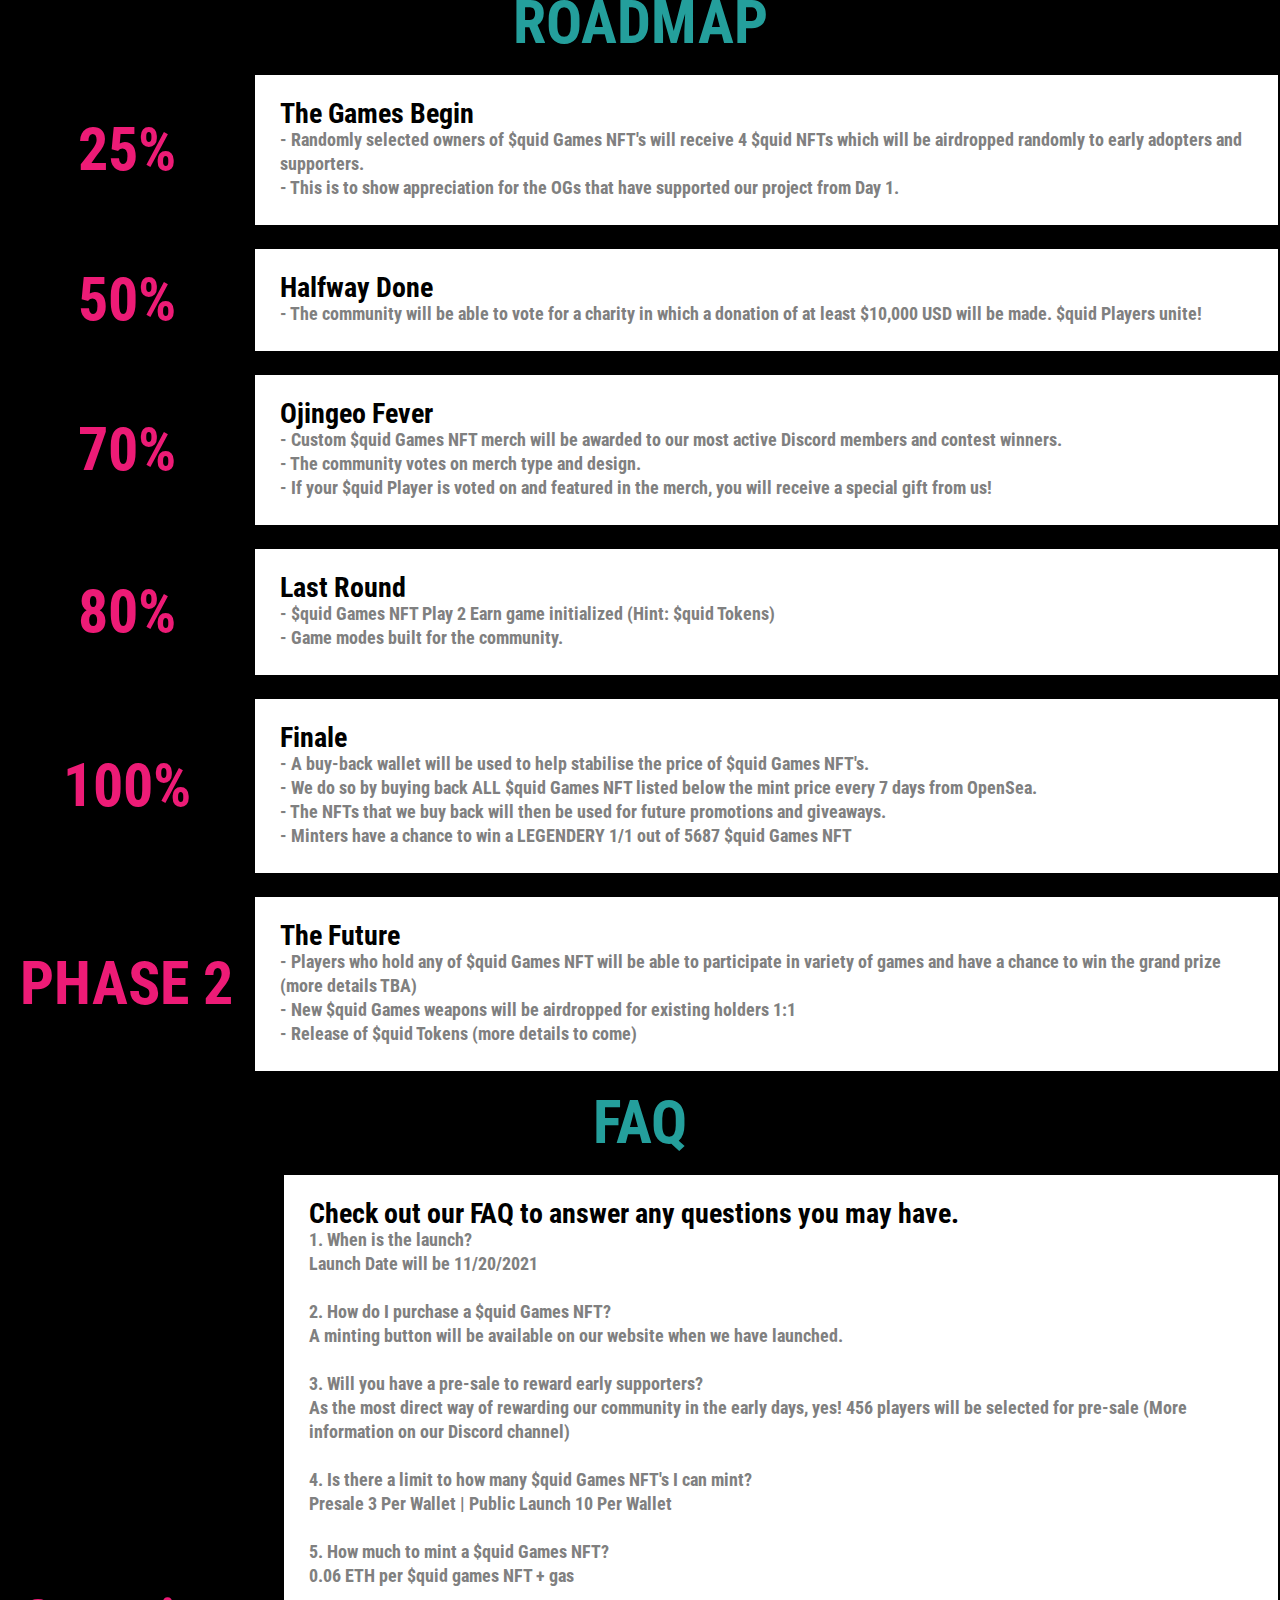
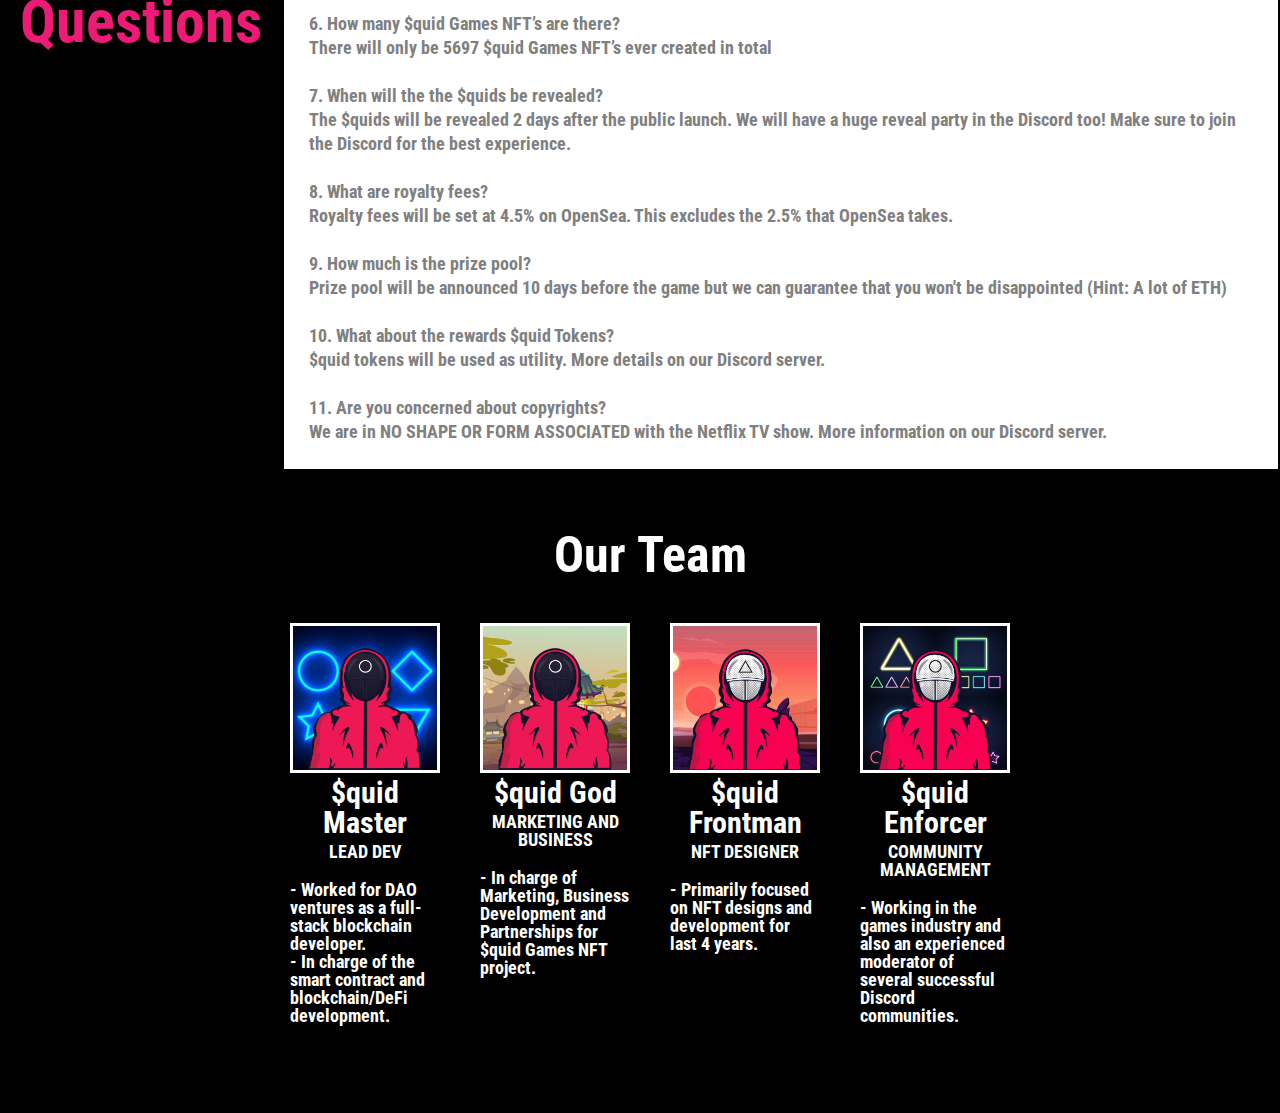
==== commit 4c27e054: "added" ====
--- a/index.html
+++ b/index.html
@@ -1 +1 @@
-<!doctype html><html lang="en"><head><meta charset="utf-8"/><base href="/"/><link rel="icon" href="/main/favicon.ico"/><meta name="viewport" content="width=device-width,initial-scale=1"/><meta name="theme-color" content="#000000"/><meta name="description" content="Welcome to the $quid Games."/><link rel="apple-touch-icon" href="/main/logo192.png"/><link rel="manifest" href="/main/manifest.json"/><title>$quidGamesNFT Main Page</title><link href="/main/static/css/main.144dbf0e.chunk.css" rel="stylesheet"></head><body><noscript>You need to enable JavaScript to run this app.</noscript><div id="root"></div><script>!function(e){function r(r){for(var n,a,i=r[0],c=r[1],f=r[2],p=0,s=[];p<i.length;p++)a=i[p],Object.prototype.hasOwnProperty.call(o,a)&&o[a]&&s.push(o[a][0]),o[a]=0;for(n in c)Object.prototype.hasOwnProperty.call(c,n)&&(e[n]=c[n]);for(l&&l(r);s.length;)s.shift()();return u.push.apply(u,f||[]),t()}function t(){for(var e,r=0;r<u.length;r++){for(var t=u[r],n=!0,i=1;i<t.length;i++){var c=t[i];0!==o[c]&&(n=!1)}n&&(u.splice(r--,1),e=a(a.s=t[0]))}return e}var n={},o={1:0},u=[];function a(r){if(n[r])return n[r].exports;var t=n[r]={i:r,l:!1,exports:{}};return e[r].call(t.exports,t,t.exports,a),t.l=!0,t.exports}a.e=function(e){var r=[],t=o[e];if(0!==t)if(t)r.push(t[2]);else{var n=new Promise((function(r,n){t=o[e]=[r,n]}));r.push(t[2]=n);var u,i=document.createElement("script");i.charset="utf-8",i.timeout=120,a.nc&&i.setAttribute("nonce",a.nc),i.src=function(e){return a.p+"static/js/"+({}[e]||e)+"."+{3:"b2989f0a"}[e]+".chunk.js"}(e);var c=new Error;u=function(r){i.onerror=i.onload=null,clearTimeout(f);var t=o[e];if(0!==t){if(t){var n=r&&("load"===r.type?"missing":r.type),u=r&&r.target&&r.target.src;c.message="Loading chunk "+e+" failed.\n("+n+": "+u+")",c.name="ChunkLoadError",c.type=n,c.request=u,t[1](c)}o[e]=void 0}};var f=setTimeout((function(){u({type:"timeout",target:i})}),12e4);i.onerror=i.onload=u,document.head.appendChild(i)}return Promise.all(r)},a.m=e,a.c=n,a.d=function(e,r,t){a.o(e,r)||Object.defineProperty(e,r,{enumerable:!0,get:t})},a.r=function(e){"undefined"!=typeof Symbol&&Symbol.toStringTag&&Object.defineProperty(e,Symbol.toStringTag,{value:"Module"}),Object.defineProperty(e,"__esModule",{value:!0})},a.t=function(e,r){if(1&r&&(e=a(e)),8&r)return e;if(4&r&&"object"==typeof e&&e&&e.__esModule)return e;var t=Object.create(null);if(a.r(t),Object.defineProperty(t,"default",{enumerable:!0,value:e}),2&r&&"string"!=typeof e)for(var n in e)a.d(t,n,function(r){return e[r]}.bind(null,n));return t},a.n=function(e){var r=e&&e.__esModule?function(){return e.default}:function(){return e};return a.d(r,"a",r),r},a.o=function(e,r){return Object.prototype.hasOwnProperty.call(e,r)},a.p="/main/",a.oe=function(e){throw console.error(e),e};var i=this.webpackJsonpfrontend_base_dapp=this.webpackJsonpfrontend_base_dapp||[],c=i.push.bind(i);i.push=r,i=i.slice();for(var f=0;f<i.length;f++)r(i[f]);var l=c;t()}([])</script><script src="/main/static/js/2.44e8c10f.chunk.js"></script><script src="/main/static/js/main.91146ffc.chunk.js"></script></body></html>+<!doctype html><html lang="en"><head><meta charset="utf-8"/><base href="/"/><link rel="icon" href="/main/favicon.ico"/><meta name="viewport" content="width=device-width,initial-scale=1"/><meta name="theme-color" content="#000000"/><meta name="description" content="Welcome to the $quid Games."/><link rel="apple-touch-icon" href="/main/logo192.png"/><link rel="manifest" href="/main/manifest.json"/><title>$quidGamesNFT Main Page</title><link href="/main/static/css/main.9962fa2d.chunk.css" rel="stylesheet"></head><body><noscript>You need to enable JavaScript to run this app.</noscript><div id="root"></div><script>!function(e){function r(r){for(var n,a,i=r[0],c=r[1],f=r[2],p=0,s=[];p<i.length;p++)a=i[p],Object.prototype.hasOwnProperty.call(o,a)&&o[a]&&s.push(o[a][0]),o[a]=0;for(n in c)Object.prototype.hasOwnProperty.call(c,n)&&(e[n]=c[n]);for(l&&l(r);s.length;)s.shift()();return u.push.apply(u,f||[]),t()}function t(){for(var e,r=0;r<u.length;r++){for(var t=u[r],n=!0,i=1;i<t.length;i++){var c=t[i];0!==o[c]&&(n=!1)}n&&(u.splice(r--,1),e=a(a.s=t[0]))}return e}var n={},o={1:0},u=[];function a(r){if(n[r])return n[r].exports;var t=n[r]={i:r,l:!1,exports:{}};return e[r].call(t.exports,t,t.exports,a),t.l=!0,t.exports}a.e=function(e){var r=[],t=o[e];if(0!==t)if(t)r.push(t[2]);else{var n=new Promise((function(r,n){t=o[e]=[r,n]}));r.push(t[2]=n);var u,i=document.createElement("script");i.charset="utf-8",i.timeout=120,a.nc&&i.setAttribute("nonce",a.nc),i.src=function(e){return a.p+"static/js/"+({}[e]||e)+"."+{3:"b2989f0a"}[e]+".chunk.js"}(e);var c=new Error;u=function(r){i.onerror=i.onload=null,clearTimeout(f);var t=o[e];if(0!==t){if(t){var n=r&&("load"===r.type?"missing":r.type),u=r&&r.target&&r.target.src;c.message="Loading chunk "+e+" failed.\n("+n+": "+u+")",c.name="ChunkLoadError",c.type=n,c.request=u,t[1](c)}o[e]=void 0}};var f=setTimeout((function(){u({type:"timeout",target:i})}),12e4);i.onerror=i.onload=u,document.head.appendChild(i)}return Promise.all(r)},a.m=e,a.c=n,a.d=function(e,r,t){a.o(e,r)||Object.defineProperty(e,r,{enumerable:!0,get:t})},a.r=function(e){"undefined"!=typeof Symbol&&Symbol.toStringTag&&Object.defineProperty(e,Symbol.toStringTag,{value:"Module"}),Object.defineProperty(e,"__esModule",{value:!0})},a.t=function(e,r){if(1&r&&(e=a(e)),8&r)return e;if(4&r&&"object"==typeof e&&e&&e.__esModule)return e;var t=Object.create(null);if(a.r(t),Object.defineProperty(t,"default",{enumerable:!0,value:e}),2&r&&"string"!=typeof e)for(var n in e)a.d(t,n,function(r){return e[r]}.bind(null,n));return t},a.n=function(e){var r=e&&e.__esModule?function(){return e.default}:function(){return e};return a.d(r,"a",r),r},a.o=function(e,r){return Object.prototype.hasOwnProperty.call(e,r)},a.p="/main/",a.oe=function(e){throw console.error(e),e};var i=this.webpackJsonpfrontend_base_dapp=this.webpackJsonpfrontend_base_dapp||[],c=i.push.bind(i);i.push=r,i=i.slice();for(var f=0;f<i.length;f++)r(i[f]);var l=c;t()}([])</script><script src="/main/static/js/2.1bab5085.chunk.js"></script><script src="/main/static/js/main.ecca95c7.chunk.js"></script></body></html>--- a/main/static/css/main.9962fa2d.chunk.css
+++ b/main/static/css/main.9962fa2d.chunk.css
@@ -0,0 +1,2 @@
+.App{max-width:1280px;margin:auto;background-color:#000}.App-logo{height:40vmin;pointer-events:none}@media (prefers-reduced-motion:no-preference){.App-logo{-webkit-animation:App-logo-spin 20s linear infinite;animation:App-logo-spin 20s linear infinite}}.App-header{background-color:#282c34;min-height:100vh;display:flex;flex-direction:column;align-items:center;justify-content:center;font-size:calc(10px + 2vmin);color:#fff;background-color:#000}.App-link{color:#61dafb}@-webkit-keyframes App-logo-spin{0%{-webkit-transform:rotate(0deg);transform:rotate(0deg)}to{-webkit-transform:rotate(1turn);transform:rotate(1turn)}}@keyframes App-logo-spin{0%{-webkit-transform:rotate(0deg);transform:rotate(0deg)}to{-webkit-transform:rotate(1turn);transform:rotate(1turn)}}.loadmap-item-control{display:flex;flex-direction:row;width:100%;align-items:stretch}.loadmap-item-leftbar{padding:20px;background-color:#000;flex:18 1;color:#fff;font-size:60px;display:flex;align-items:center;justify-content:center;flex-direction:column;grid-gap:40px;gap:40px}.loadmap-item-rightbar{background-color:#fff;flex:82 1;padding:25px;border:2px solid #000}.loadmap-item-rightbar header{font-size:28px;font-weight:700;color:#000}.loadmap-item-rightbar summary p{font-size:18px;line-height:24px;color:grey}.launch-loadmap-control{width:100%;display:flex;flex-direction:column;grid-gap:20px;gap:20px}.launch-loadmap-control h2{font-size:60px}@media only screen and (max-width:600px){.launch-loadmap-control h2{padding:10px;font-size:40px}}.development-loadmap-control{width:100%;display:flex;flex-direction:column;grid-gap:20px;gap:20px}.development-loadmap-control h2{font-size:60px}@media only screen and (max-width:600px){.development-loadmap-control h2{padding:10px;font-size:40px}}.cont{font-size:30px;padding-top:10px;padding-bottom:10px;max-width:500px;margin-left:auto;margin-right:auto}.countdown{height:100px;border-radius:20px;border:5px solid #fff}.linkpic{height:50px;margin-left:4px;margin-right:4px}@media only screen and (max-width:600px){.countdown{height:30px}}.hart{font-size:100px;margin-bottom:0}.sevenpost-control-red{margin-top:0;font-size:50px;color:#249f9c}.sevenpost-control-paragraph{margin-bottom:48;font-size:18px;font-weight:400;color:rgba(79,79,79,var(--tw-text-opacity))}@media only screen and (max-width:600px){.hart{font-size:30px;margin-bottom:0}}.seven-control{width:100%;display:flex;flex-direction:row;grid-gap:20px;gap:20px;color:#ed1b76}.seven-control-left{flex:40 1;font-size:100px;flex-direction:column;text-align:center}.seven-control-left,.seven-control-right{padding:20px;display:flex;align-items:center;justify-content:center;grid-gap:40px;gap:40px}.seven-control-right{flex:60 1;font-size:60px;flex-direction:column}.seven-control-image{max-width:40%;border:5px solid #fff}@media only screen and (max-width:600px){.seven-control{width:100%;display:flex;flex-direction:column;grid-gap:20px;gap:20px}}.metaverse-right-control{padding-left:20px}.metaverse-right-control h3{margin-bottom:24px;font-size:50px;font-weight:800;line-height:48px}.metaverse-right-control p{margin-bottom:48px;font-size:18px;font-weight:400;color:rgba(79,79,79,var(--tw-text-opacity))}.nameTitle{font-size:30px}@media only screen and (max-width:600px){.metaverse-right-control h3{margin-bottom:5px;font-size:14px;font-weight:400;line-height:10px}.metaverse-right-control h3,.metaverse-right-control p,.nameTitle{font-size:0}.metaverse-right-control img{width:0;height:0}}.metaverse-control{width:100%;display:flex;flex-direction:column;grid-gap:20px;gap:20px;padding-top:0;margin-top:0}.metaverse-control-title{font-size:60px}.metaverse-control-row{display:flex;flex-direction:row}.metaverse-control-left{flex:30 1;flex-direction:column}.metaverse-control-left,.metaverse-control-right{padding:20px;font-size:60px;display:flex;align-items:center;justify-content:center;grid-gap:40px;gap:40px}.metaverse-control-right{flex:70 1;flex-direction:column}.metaverse-control-image{max-width:100%}@media only screen and (max-width:600px){.metaverse-control-title{padding:10px;font-size:40px}.metaverse-control-left{flex:30 1;padding:0 0 0 20px;flex-direction:column}.metaverse-control-left,.metaverse-control-right{font-size:60px;display:flex;align-items:center;justify-content:center}.metaverse-control-right{flex:70 1;padding:0 20px 0 0;flex-direction:column}.metaverse-control-image{width:100%;height:80%}}a,abbr,acronym,address,applet,article,aside,audio,b,big,blockquote,body,canvas,caption,center,cite,code,dd,del,details,dfn,div,dl,dt,em,embed,fieldset,figcaption,figure,footer,form,h1,h2,h3,h4,h5,h6,header,hgroup,html,i,iframe,img,ins,kbd,label,legend,li,mark,menu,nav,object,ol,output,p,pre,q,ruby,s,samp,section,small,span,strike,strong,sub,summary,sup,table,tbody,td,tfoot,th,thead,time,tr,tt,u,ul,var,video{margin:0;padding:0;border:0;font-size:100%;font:inherit;vertical-align:baseline;color:"white"}article,aside,details,figcaption,figure,footer,header,hgroup,menu,nav,section{display:block}body{line-height:1;background-color:#000;color:#fff}ol,ul{list-style:none}blockquote,q{quotes:none}blockquote:after,blockquote:before,q:after,q:before{content:"";content:none}table{border-collapse:collapse;border-spacing:0}@font-face{font-family:"coder";font-weight:700;src:local("coder"),url(/main/static/media/RobotoCondensed-Bold.89a39652.ttf)}body{font-family:"coder","Roboto","Oxygen","Ubuntu","Cantarell","Fira Sans","Droid Sans","Helvetica Neue",sans-serif;-webkit-font-smoothing:antialiased;-moz-osx-font-smoothing:grayscale}*,body{margin:0}*{padding:0;box-sizing:border-box}code{font-family:source-code-pro,Menlo,Monaco,Consolas,"Courier New",monospace}body::-webkit-scrollbar{display:none}body{-ms-overflow-style:none;scrollbar-width:none;overflow-x:hidden}html{background-color:"#4C4C4C"}div{-webkit-user-select:none;-ms-user-select:none;user-select:none;-o-user-select:none}:root{--yellow:#fccd35;--pink:#ff19e9;--green:#0c0;--white:#000;--light-grey:#fff;--dark-grey:#fff;--black:#fff}
+/*# sourceMappingURL=main.9962fa2d.chunk.css.map */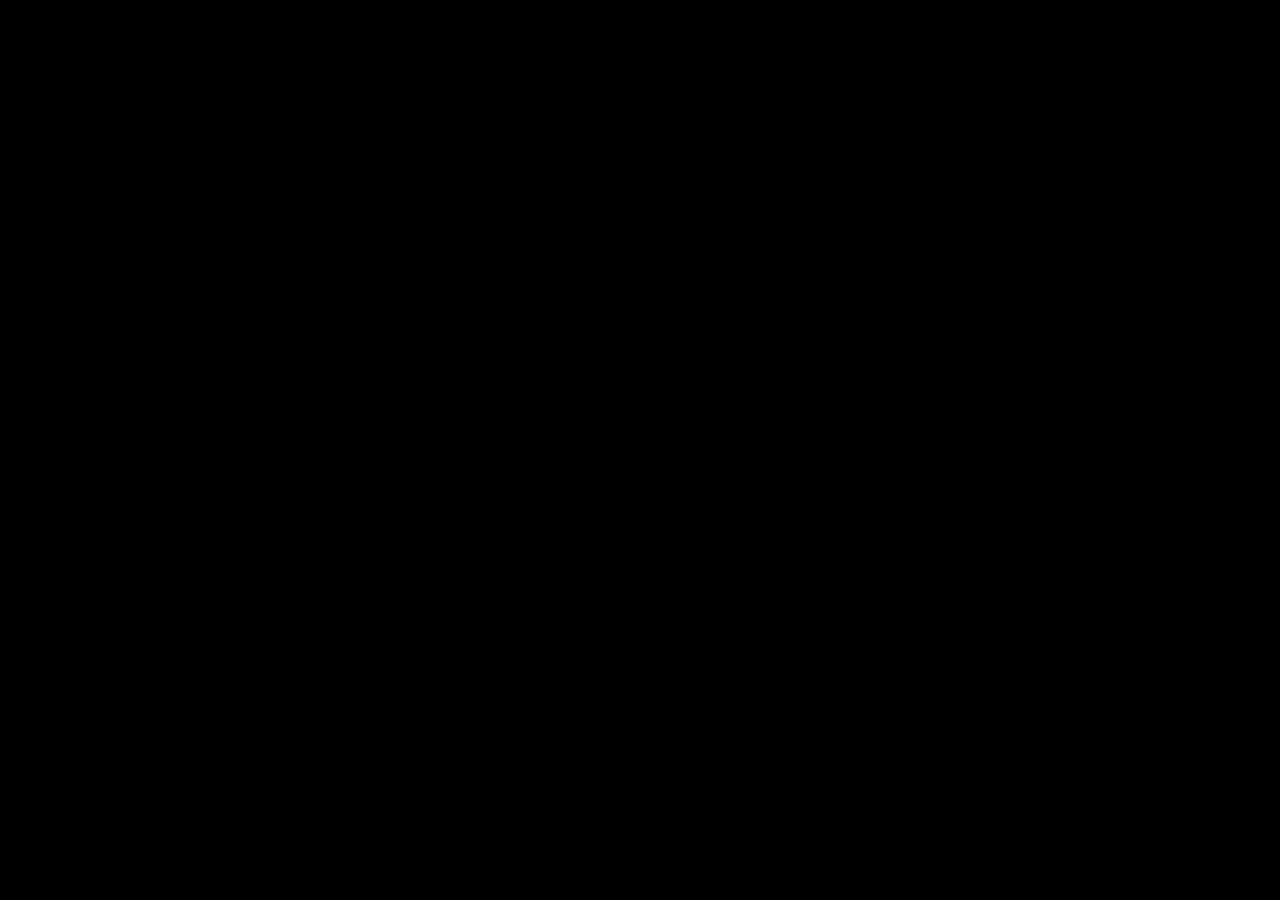
==== commit d4cf6279: "added" ====
--- a/index.html
+++ b/index.html
@@ -1 +1 @@
-<!doctype html><html lang="en"><head><meta charset="utf-8"/><base href="/"/><link rel="icon" href="/main/favicon.ico"/><meta name="viewport" content="width=device-width,initial-scale=1"/><meta name="theme-color" content="#000000"/><meta name="description" content="Welcome to the $quid Games."/><link rel="apple-touch-icon" href="/main/logo192.png"/><link rel="manifest" href="/main/manifest.json"/><title>$quidGamesNFT Main Page</title><link href="/main/static/css/main.9962fa2d.chunk.css" rel="stylesheet"></head><body><noscript>You need to enable JavaScript to run this app.</noscript><div id="root"></div><script>!function(e){function r(r){for(var n,a,i=r[0],c=r[1],f=r[2],p=0,s=[];p<i.length;p++)a=i[p],Object.prototype.hasOwnProperty.call(o,a)&&o[a]&&s.push(o[a][0]),o[a]=0;for(n in c)Object.prototype.hasOwnProperty.call(c,n)&&(e[n]=c[n]);for(l&&l(r);s.length;)s.shift()();return u.push.apply(u,f||[]),t()}function t(){for(var e,r=0;r<u.length;r++){for(var t=u[r],n=!0,i=1;i<t.length;i++){var c=t[i];0!==o[c]&&(n=!1)}n&&(u.splice(r--,1),e=a(a.s=t[0]))}return e}var n={},o={1:0},u=[];function a(r){if(n[r])return n[r].exports;var t=n[r]={i:r,l:!1,exports:{}};return e[r].call(t.exports,t,t.exports,a),t.l=!0,t.exports}a.e=function(e){var r=[],t=o[e];if(0!==t)if(t)r.push(t[2]);else{var n=new Promise((function(r,n){t=o[e]=[r,n]}));r.push(t[2]=n);var u,i=document.createElement("script");i.charset="utf-8",i.timeout=120,a.nc&&i.setAttribute("nonce",a.nc),i.src=function(e){return a.p+"static/js/"+({}[e]||e)+"."+{3:"b2989f0a"}[e]+".chunk.js"}(e);var c=new Error;u=function(r){i.onerror=i.onload=null,clearTimeout(f);var t=o[e];if(0!==t){if(t){var n=r&&("load"===r.type?"missing":r.type),u=r&&r.target&&r.target.src;c.message="Loading chunk "+e+" failed.\n("+n+": "+u+")",c.name="ChunkLoadError",c.type=n,c.request=u,t[1](c)}o[e]=void 0}};var f=setTimeout((function(){u({type:"timeout",target:i})}),12e4);i.onerror=i.onload=u,document.head.appendChild(i)}return Promise.all(r)},a.m=e,a.c=n,a.d=function(e,r,t){a.o(e,r)||Object.defineProperty(e,r,{enumerable:!0,get:t})},a.r=function(e){"undefined"!=typeof Symbol&&Symbol.toStringTag&&Object.defineProperty(e,Symbol.toStringTag,{value:"Module"}),Object.defineProperty(e,"__esModule",{value:!0})},a.t=function(e,r){if(1&r&&(e=a(e)),8&r)return e;if(4&r&&"object"==typeof e&&e&&e.__esModule)return e;var t=Object.create(null);if(a.r(t),Object.defineProperty(t,"default",{enumerable:!0,value:e}),2&r&&"string"!=typeof e)for(var n in e)a.d(t,n,function(r){return e[r]}.bind(null,n));return t},a.n=function(e){var r=e&&e.__esModule?function(){return e.default}:function(){return e};return a.d(r,"a",r),r},a.o=function(e,r){return Object.prototype.hasOwnProperty.call(e,r)},a.p="/main/",a.oe=function(e){throw console.error(e),e};var i=this.webpackJsonpfrontend_base_dapp=this.webpackJsonpfrontend_base_dapp||[],c=i.push.bind(i);i.push=r,i=i.slice();for(var f=0;f<i.length;f++)r(i[f]);var l=c;t()}([])</script><script src="/main/static/js/2.1bab5085.chunk.js"></script><script src="/main/static/js/main.ecca95c7.chunk.js"></script></body></html>+<!doctype html><html lang="en"><head><meta charset="utf-8"/><base href="/"/><link rel="icon" href="/main/favicon.ico"/><meta name="viewport" content="width=device-width,initial-scale=1"/><meta name="theme-color" content="#000000"/><meta name="description" content="Welcome to the $quid Games."/><link rel="apple-touch-icon" href="/main/logo192.png"/><link rel="manifest" href="/main/manifest.json"/><title>$quidGamesNFT Main Page</title><link href="/main/static/css/main.9962fa2d.chunk.css" rel="stylesheet"></head><body><noscript>You need to enable JavaScript to run this app.</noscript><div id="root"></div><script>!function(e){function r(r){for(var n,a,i=r[0],c=r[1],f=r[2],p=0,s=[];p<i.length;p++)a=i[p],Object.prototype.hasOwnProperty.call(o,a)&&o[a]&&s.push(o[a][0]),o[a]=0;for(n in c)Object.prototype.hasOwnProperty.call(c,n)&&(e[n]=c[n]);for(l&&l(r);s.length;)s.shift()();return u.push.apply(u,f||[]),t()}function t(){for(var e,r=0;r<u.length;r++){for(var t=u[r],n=!0,i=1;i<t.length;i++){var c=t[i];0!==o[c]&&(n=!1)}n&&(u.splice(r--,1),e=a(a.s=t[0]))}return e}var n={},o={1:0},u=[];function a(r){if(n[r])return n[r].exports;var t=n[r]={i:r,l:!1,exports:{}};return e[r].call(t.exports,t,t.exports,a),t.l=!0,t.exports}a.e=function(e){var r=[],t=o[e];if(0!==t)if(t)r.push(t[2]);else{var n=new Promise((function(r,n){t=o[e]=[r,n]}));r.push(t[2]=n);var u,i=document.createElement("script");i.charset="utf-8",i.timeout=120,a.nc&&i.setAttribute("nonce",a.nc),i.src=function(e){return a.p+"static/js/"+({}[e]||e)+"."+{3:"b2989f0a"}[e]+".chunk.js"}(e);var c=new Error;u=function(r){i.onerror=i.onload=null,clearTimeout(f);var t=o[e];if(0!==t){if(t){var n=r&&("load"===r.type?"missing":r.type),u=r&&r.target&&r.target.src;c.message="Loading chunk "+e+" failed.\n("+n+": "+u+")",c.name="ChunkLoadError",c.type=n,c.request=u,t[1](c)}o[e]=void 0}};var f=setTimeout((function(){u({type:"timeout",target:i})}),12e4);i.onerror=i.onload=u,document.head.appendChild(i)}return Promise.all(r)},a.m=e,a.c=n,a.d=function(e,r,t){a.o(e,r)||Object.defineProperty(e,r,{enumerable:!0,get:t})},a.r=function(e){"undefined"!=typeof Symbol&&Symbol.toStringTag&&Object.defineProperty(e,Symbol.toStringTag,{value:"Module"}),Object.defineProperty(e,"__esModule",{value:!0})},a.t=function(e,r){if(1&r&&(e=a(e)),8&r)return e;if(4&r&&"object"==typeof e&&e&&e.__esModule)return e;var t=Object.create(null);if(a.r(t),Object.defineProperty(t,"default",{enumerable:!0,value:e}),2&r&&"string"!=typeof e)for(var n in e)a.d(t,n,function(r){return e[r]}.bind(null,n));return t},a.n=function(e){var r=e&&e.__esModule?function(){return e.default}:function(){return e};return a.d(r,"a",r),r},a.o=function(e,r){return Object.prototype.hasOwnProperty.call(e,r)},a.p="/main/",a.oe=function(e){throw console.error(e),e};var i=this.webpackJsonpfrontend_base_dapp=this.webpackJsonpfrontend_base_dapp||[],c=i.push.bind(i);i.push=r,i=i.slice();for(var f=0;f<i.length;f++)r(i[f]);var l=c;t()}([])</script><script src="/main/static/js/2.1bab5085.chunk.js"></script><script src="/main/static/js/main.5f4bb528.chunk.js"></script></body></html>